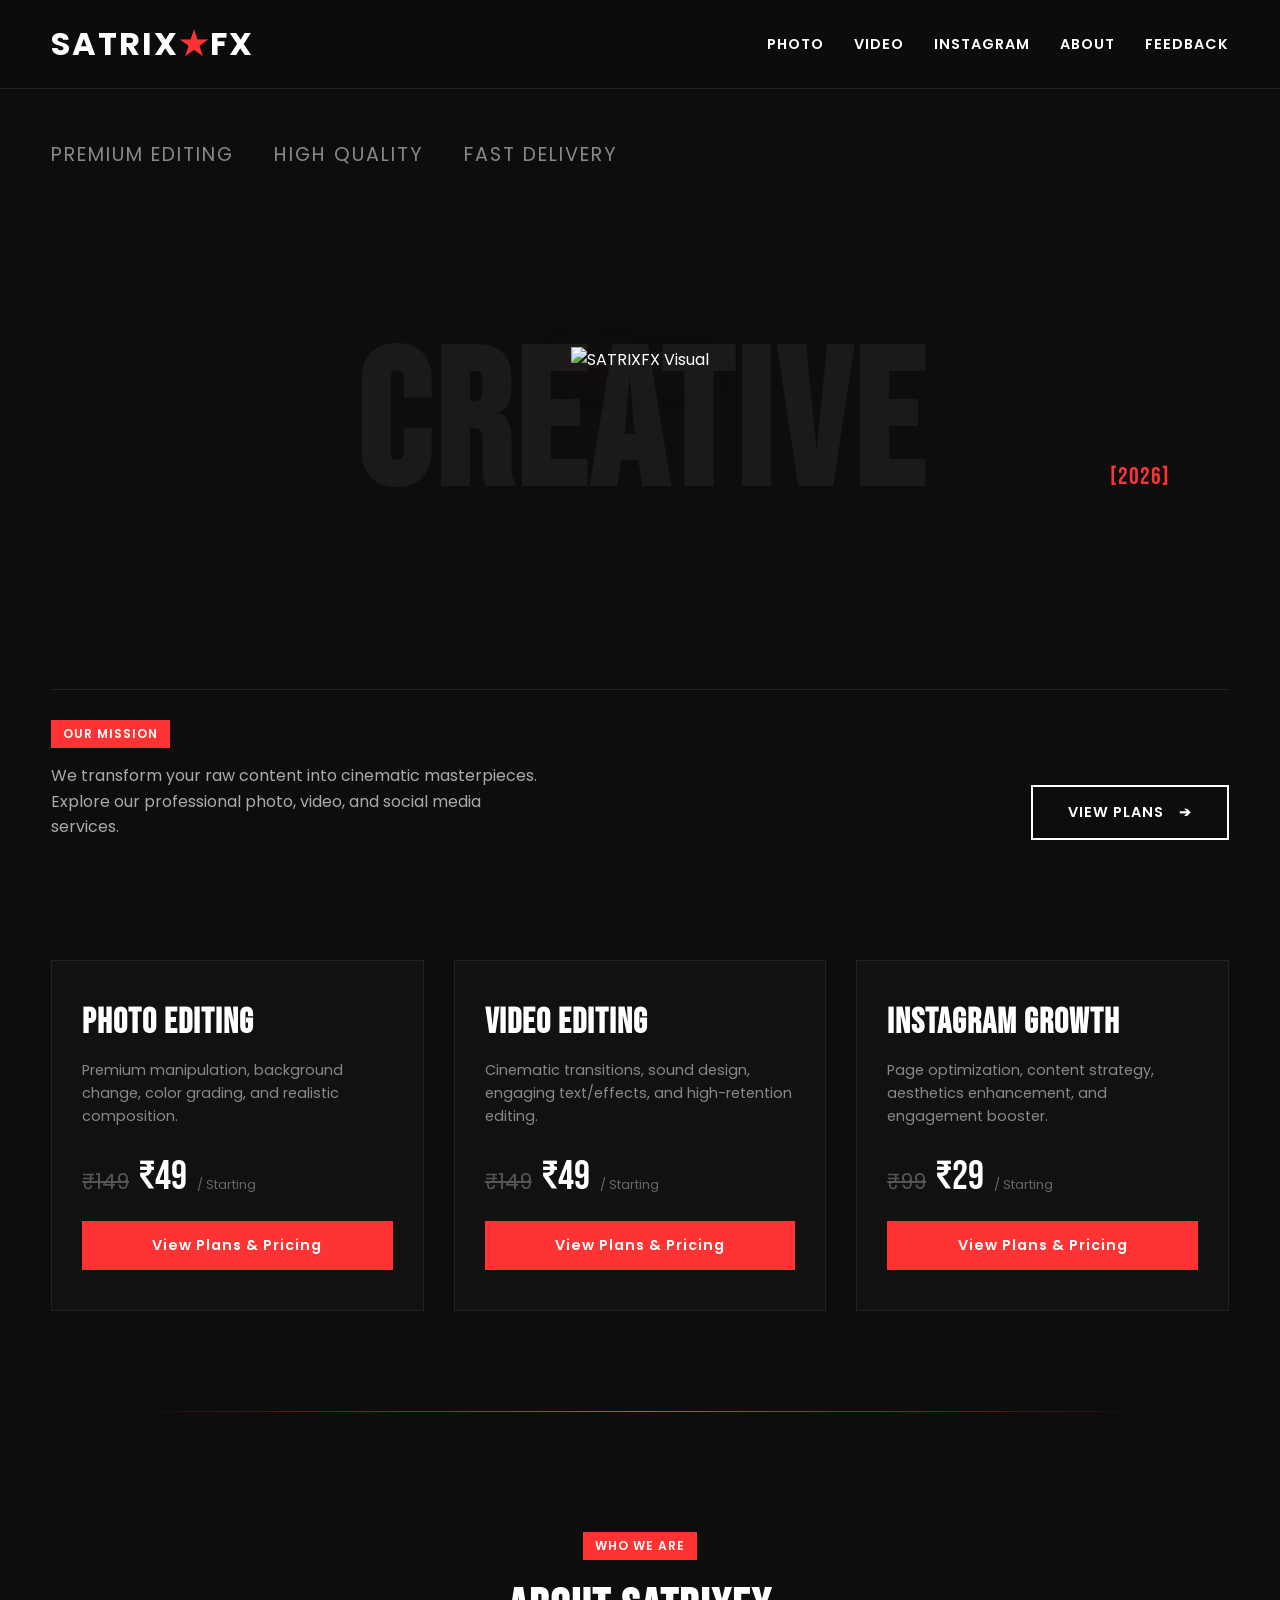
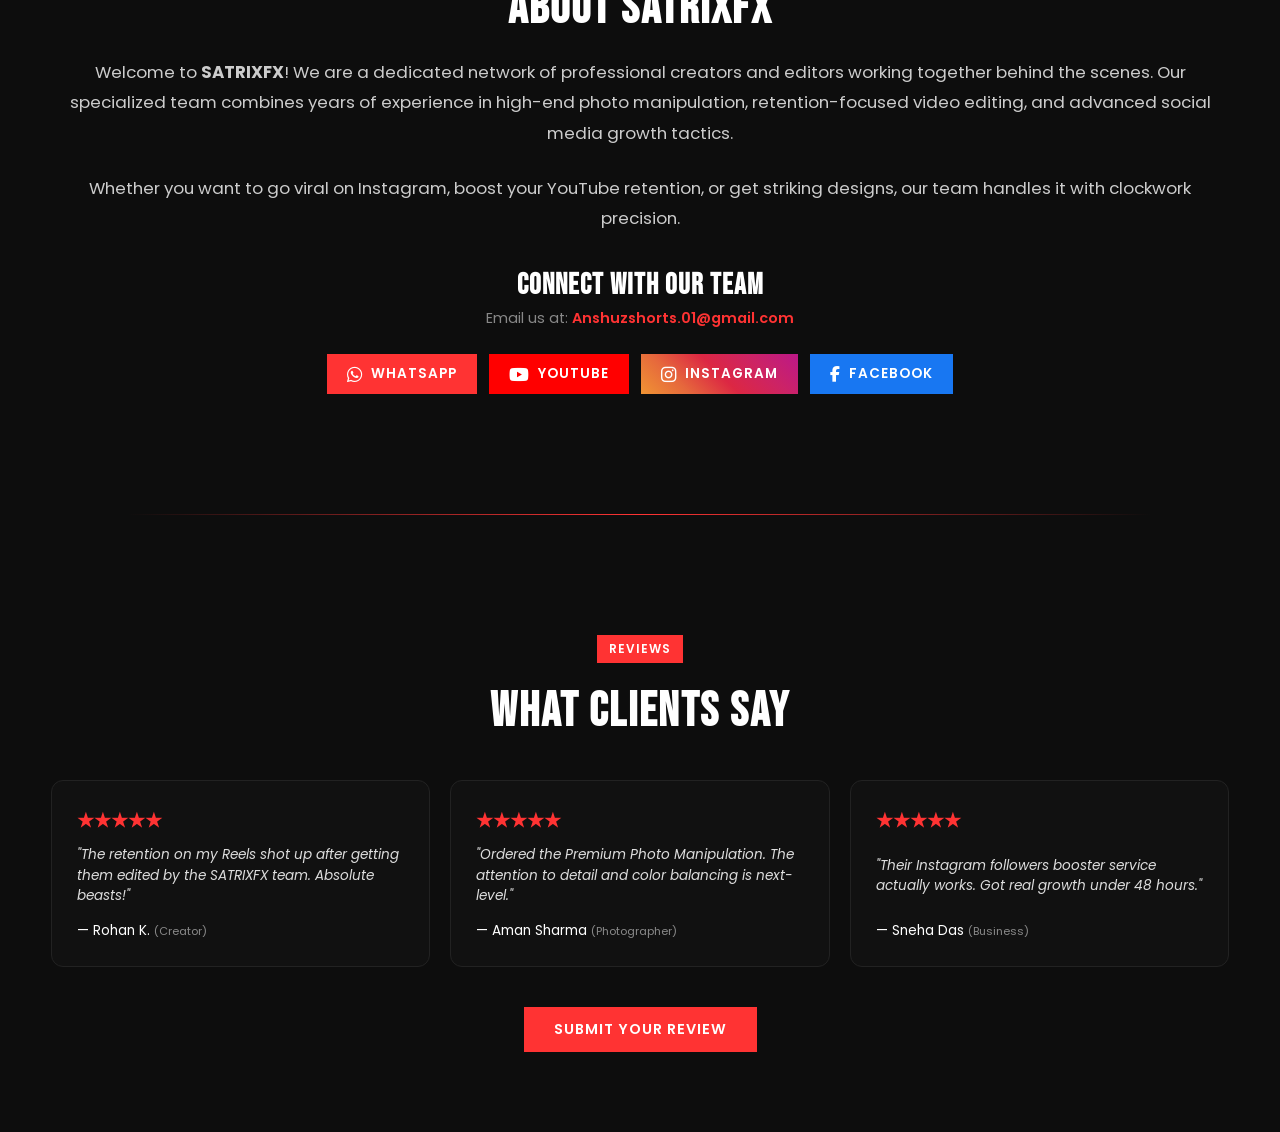
==== index.html @ 1a380a92 "Add files via upload" ====
<!DOCTYPE html>
<html lang="en">
<head>
    <meta charset="UTF-8">
    <meta name="viewport" content="width=device-width, initial-scale=1.0">
    <title>SATRIXFX - Creative Agency</title>
    <link rel="stylesheet" href="style.css">
    <link href="https://fonts.googleapis.com/css2?family=Bebas+Neue&family=Poppins:wght@300;400;600&display=swap" rel="stylesheet">
    <link rel="stylesheet" href="https://cdnjs.cloudflare.com/ajax/libs/font-awesome/6.4.0/css/all.min.css">
    <style>
        html {
            scroll-behavior: smooth;
        }
    </style>
</head>
<body>

    <header class="navbar">
        <div class="logo"><a href="index.html" style="color:inherit; text-decoration:none;">SATRIX<span>★</span>FX</a></div>
        
        <div class="menu-toggle" id="mobile-menu">
            <span></span>
            <span></span>
            <span></span>
        </div>

        <nav class="nav-links" id="nav-menu">
            <a href="photo.html">PHOTO</a>
            <a href="video.html">VIDEO</a>
            <a href="instagram.html">INSTAGRAM</a>
            <a href="#home-about" class="scroll-link">ABOUT</a>
            <a href="#home-feedback" class="scroll-link">FEEDBACK</a>
        </nav>
    </header>

    <main class="hero-container">
        <div class="cast-bar">
            <span>PREMIUM EDITING</span>
            <span>HIGH QUALITY</span>
            <span>FAST DELIVERY</span>
        </div>

        <div class="main-visual">
            <h1 class="bg-title">CREATIVE</h1>
            <img src="Picsart_26-05-30_20-10-36-364.png" alt="SATRIXFX Visual" class="character-img">
            <span class="year-badge">[2026]</span>
        </div>

        <section class="info-panel">
            <div class="panel-left">
                <div class="brand-badge">OUR MISSION</div>
                <p class="description">We transform your raw content into cinematic masterpieces. Explore our professional photo, video, and social media services.</p>
            </div>
            <div class="panel-right">
                <a href="#all-services" class="cta-btn">VIEW PLANS <span>➔</span></a>
            </div>
        </section>
    </main>

    <section class="services-container" id="all-services">
        <div class="service-card">
            <h2 class="service-title">PHOTO EDITING</h2>
            <p class="service-desc">Premium manipulation, background change, color grading, and realistic composition.</p>
            <div class="price-tag"><span class="old-price">₹149</span> ₹49<span class="per-service"> / Starting</span></div>
            <a href="photo.html" class="whatsapp-btn">View Plans & Pricing</a>
        </div>

        <div class="service-card">
            <h2 class="service-title">VIDEO EDITING</h2>
            <p class="service-desc">Cinematic transitions, sound design, engaging text/effects, and high-retention editing.</p>
            <div class="price-tag"><span class="old-price">₹149</span> ₹49<span class="per-service"> / Starting</span></div>
            <a href="video.html" class="whatsapp-btn">View Plans & Pricing</a>
        </div>

        <div class="service-card">
            <h2 class="service-title">INSTAGRAM GROWTH</h2>
            <p class="service-desc">Page optimization, content strategy, aesthetics enhancement, and engagement booster.</p>
            <div class="price-tag"><span class="old-price">₹99</span> ₹29<span class="per-service"> / Starting</span></div>
            <a href="instagram.html" class="whatsapp-btn">View Plans & Pricing</a>
        </div>
    </section>

    <hr style="border: 0; height: 1px; background: linear-gradient(to right, transparent, #ff3333, transparent); margin: 40px auto; max-width: 80%;" />

    <section class="home-section-scroll" id="home-about" style="text-align: center;">
        <div class="brand-badge" style="margin-bottom: 20px;">WHO WE ARE</div>
        <h2 style="font-family: 'Bebas Neue', sans-serif; font-size: 3rem; letter-spacing: 2px; margin-bottom: 20px;">ABOUT SATRIXFX</h2>
        
        <p style="font-size: 1.05rem; line-height: 1.8; color: #ccc; margin-bottom: 25px;">
            Welcome to <strong>SATRIXFX</strong>! We are a dedicated network of professional creators and editors working together behind the scenes. Our specialized team combines years of experience in high-end photo manipulation, retention-focused video editing, and advanced social media growth tactics.
        </p>
        <p style="font-size: 1.05rem; line-height: 1.8; color: #ccc; margin-bottom: 35px;">
            Whether you want to go viral on Instagram, boost your YouTube retention, or get striking designs, our team handles it with clockwork precision.
        </p>

        <h4 style="font-family: 'Bebas Neue', sans-serif; font-size: 1.8rem; letter-spacing: 1px; color: #fff; margin-bottom: 5px;">CONNECT WITH OUR TEAM</h4>
        <p style="color: #888; font-size: 0.9rem; margin-bottom: 25px;">Email us at: <a href="mailto:Anshuzshorts.01@gmail.com" style="color: #ff3333; text-decoration: none; font-weight: 600;">Anshuzshorts.01@gmail.com</a></p>

        <div style="display: flex; justify-content: center; align-items: center; gap: 12px; flex-wrap: wrap; margin-top: 20px;">
            <a href="https://wa.me/917061116240" target="_blank" class="whatsapp-btn" style="padding: 10px 20px; font-size: 0.85rem; display: inline-flex; align-items: center; gap: 8px;">
                <i class="fa-brands fa-whatsapp" style="font-size: 1.1rem;"></i> WHATSAPP
            </a>
            <a href="https://youtube.com/@satrixfx?si=AI3D6oIpqXQX8vYL" target="_blank" class="whatsapp-btn" style="padding: 10px 20px; font-size: 0.85rem; background: #ff0000; display: inline-flex; align-items: center; gap: 8px;">
                <i class="fa-brands fa-youtube" style="font-size: 1.1rem;"></i> YOUTUBE
            </a>
            <a href="https://www.instagram.com/satrixfx?igsh=cHRncHo0bWh2MG1n" target="_blank" class="whatsapp-btn" style="padding: 10px 20px; font-size: 0.85rem; background: linear-gradient(45deg, #f09433, #e6683c, #dc2743, #cc2366, #bc1888); display: inline-flex; align-items: center; gap: 8px;">
                <i class="fa-brands fa-instagram" style="font-size: 1.1rem;"></i> INSTAGRAM
            </a>
            <a href="https://www.facebook.com/share/1CraJXpLmk/" target="_blank" class="whatsapp-btn" style="padding: 10px 20px; font-size: 0.85rem; background: #1877f2; display: inline-flex; align-items: center; gap: 8px;">
                <i class="fa-brands fa-facebook-f" style="font-size: 1rem;"></i> FACEBOOK
            </a>
        </div>
    </section>

    <hr style="border: 0; height: 1px; background: linear-gradient(to right, transparent, #ff3333, transparent); margin: 40px auto; max-width: 80%;" />

    <section class="home-section-scroll" id="home-feedback">
        <div style="text-align: center; margin-bottom: 40px;">
            <div class="brand-badge" style="margin-bottom: 20px;">REVIEWS</div>
            <h2 style="font-family: 'Bebas Neue', sans-serif; font-size: 3rem; letter-spacing: 2px;"> WHAT CLIENTS SAY</h2>
        </div>

        <div style="display: grid; grid-template-columns: repeat(auto-fit, minmax(280px, 1fr)); gap: 20px;">
            <div class="service-card" style="padding: 25px; border-radius: 12px;">
                <h3 style="color: #ff3333; margin-bottom: 10px;">★★★★★</h3>
                <p style="font-style: italic; color: #ddd; font-size: 0.85rem; line-height: 1.5; margin-bottom: 15px;">"The retention on my Reels shot up after getting them edited by the SATRIXFX team. Absolute beasts!"</p>
                <div style="font-size: 0.85rem; color: #fff;">— Rohan K. <span style="font-size: 0.7rem; color: #888;">(Creator)</span></div>
            </div>

            <div class="service-card" style="padding: 25px; border-radius: 12px;">
                <h3 style="color: #ff3333; margin-bottom: 10px;">★★★★★</h3>
                <p style="font-style: italic; color: #ddd; font-size: 0.85rem; line-height: 1.5; margin-bottom: 15px;">"Ordered the Premium Photo Manipulation. The attention to detail and color balancing is next-level."</p>
                <div style="font-size: 0.85rem; color: #fff;">— Aman Sharma <span style="font-size: 0.7rem; color: #888;">(Photographer)</span></div>
            </div>

            <div class="service-card" style="padding: 25px; border-radius: 12px;">
                <h3 style="color: #ff3333; margin-bottom: 10px;">★★★★★</h3>
                <p style="font-style: italic; color: #ddd; font-size: 0.85rem; line-height: 1.5; margin-bottom: 15px;">"Their Instagram followers booster service actually works. Got real growth under 48 hours."</p>
                <div style="font-size: 0.85rem; color: #fff;">— Sneha Das <span style="font-size: 0.7rem; color: #888;">(Business)</span></div>
            </div>
        </div>

        <div style="text-align: center; margin-top: 40px;">
            <a href="https://wa.me/917061116240?text=Hi, I want to give a feedback about your service:" target="_blank" class="whatsapp-btn" style="display: inline-block; padding: 12px 30px;">SUBMIT YOUR REVIEW</a>
        </div>
    </section>

    <script>
        const mobileMenu = document.getElementById('mobile-menu');
        const navMenu = document.getElementById('nav-menu');
        const scrollLinks = document.querySelectorAll('.scroll-link');

        mobileMenu.addEventListener('click', () => {
            navMenu.classList.toggle('active');
        });

        scrollLinks.forEach(link => {
            link.addEventListener('click', () => {
                navMenu.classList.remove('active');
            });
        });
    </script>

</body>
</html>
---- style.css ----
/* ==========================================
   SATRIXFX OFFICIAL PREMIUM STYLESHEET [2026]
   ========================================== */

* {
    margin: 0;
    padding: 0;
    box-sizing: border-box;
    font-family: 'Poppins', sans-serif;
}

body {
    background-color: #0d0d0d;
    color: #ffffff;
    overflow-x: hidden;
}

/* --- NAVIGATION BAR --- */
.navbar {
    display: flex;
    justify-content: space-between;
    align-items: center;
    padding: 20px 4%;
    background-color: rgba(13, 13, 13, 0.95);
    position: fixed;
    top: 0;
    width: 100%;
    z-index: 1000;
    border-bottom: 1px solid #222;
}

.logo {
    font-family: 'Bebas Neue', sans-serif;
    font-size: 2rem;
    letter-spacing: 2px;
    font-weight: bold;
}

.logo span {
    color: #ff3333;
}

.nav-links {
    display: flex;
    gap: 30px;
}

.nav-links a {
    color: #ffffff;
    text-decoration: none;
    font-weight: 600;
    font-size: 0.9rem;
    letter-spacing: 1px;
    transition: color 0.3s ease;
}

.nav-links a:hover {
    color: #ff3333;
}

/* --- MOBILE MENU TOGGLE --- */
.menu-toggle {
    display: none;
    flex-direction: column;
    gap: 5px;
    cursor: pointer;
}

.menu-toggle span {
    width: 25px;
    height: 3px;
    background-color: #fff;
    transition: 0.3s;
}

/* --- HERO CONTAINER --- */
.hero-container {
    padding: 140px 4% 60px 4%;
    min-height: 100vh;
    display: flex;
    flex-direction: column;
    justify-content: space-between;
}

.cast-bar {
    display: flex;
    gap: 40px;
    font-family: 'Bebas Neue', sans-serif;
    font-size: 1.2rem;
    color: #888;
    letter-spacing: 2px;
}

.main-visual {
    position: relative;
    display: flex;
    justify-content: center;
    align-items: center;
    margin: 40px 0;
}

.bg-title {
    font-family: 'Bebas Neue', sans-serif;
    font-size: 15vw;
    line-height: 0.8;
    color: #1a1a1a;
    user-select: none;
    letter-spacing: 4px;
}

.character-img {
    position: absolute;
    height: 110%;
    max-height: 450px;
    object-fit: contain;
    bottom: -10px;
    filter: drop-shadow(0 10px 20px rgba(255, 51, 51, 0.2));
}

.year-badge {
    position: absolute;
    right: 5%;
    bottom: 10%;
    font-family: 'Bebas Neue', sans-serif;
    color: #ff3333;
    font-size: 1.5rem;
    letter-spacing: 1px;
}

/* --- INFO PANEL --- */
.info-panel {
    display: flex;
    justify-content: space-between;
    align-items: flex-end;
    border-top: 1px solid #222;
    padding-top: 30px;
    gap: 40px;
}

.brand-badge {
    background: #ff3333;
    color: #fff;
    padding: 5px 12px;
    font-size: 0.75rem;
    font-weight: 600;
    letter-spacing: 1px;
    display: inline-block;
    margin-bottom: 15px;
}

.description {
    font-size: 1rem;
    color: #aaa;
    max-width: 500px;
    line-height: 1.6;
}

.cta-btn {
    background: transparent;
    color: #fff;
    border: 2px solid #fff;
    padding: 15px 35px;
    font-size: 0.9rem;
    font-weight: 600;
    text-decoration: none;
    letter-spacing: 1px;
    display: inline-flex;
    align-items: center;
    gap: 15px;
    transition: 0.3s ease;
}

.cta-btn:hover {
    background: #fff;
    color: #000;
}

/* --- SERVICES SECTION --- */
.services-container {
    padding: 60px 4%;
    display: grid;
    grid-template-columns: repeat(auto-fit, minmax(300px, 1fr));
    gap: 30px;
}

.service-card {
    background: #111;
    border: 1px solid #222;
    padding: 40px 30px;
    display: flex;
    flex-direction: column;
    justify-content: space-between;
    transition: transform 0.3s, border-color 0.3s;
}

.service-card:hover {
    transform: translateY(-5px);
    border-color: #ff3333;
}

.service-title {
    font-family: 'Bebas Neue', sans-serif;
    font-size: 2.2rem;
    letter-spacing: 1px;
    margin-bottom: 15px;
}

.service-desc {
    color: #888;
    font-size: 0.9rem;
    line-height: 1.6;
    margin-bottom: 25px;
}

.price-tag {
    font-family: 'Bebas Neue', sans-serif;
    font-size: 2.5rem;
    color: #fff;
    margin-bottom: 20px;
    display: flex;
    align-items: baseline;
    gap: 10px;
}

.old-price {
    font-size: 1.3rem;
    color: #555;
    text-decoration: line-through;
}

.per-service {
    font-family: 'Poppins', sans-serif;
    font-size: 0.8rem;
    color: #666;
}

.whatsapp-btn {
    background: #ff3333;
    color: #fff;
    text-align: center;
    padding: 14px;
    text-decoration: none;
    font-weight: 600;
    font-size: 0.9rem;
    letter-spacing: 1px;
    transition: background 0.3s;
}

.whatsapp-btn:hover {
    background: #cc0000;
}

/* --- SECTIONS ON HOME --- */
.home-section-scroll {
    padding: 80px 4%;
}

/* --- RESPONSIVE DESIGN (MOBILE & TABLET) --- */
@media (max-width: 900px) {
    .nav-links {
        display: none;
        flex-direction: column;
        position: absolute;
        top: 100%;
        left: 0;
        width: 100%;
        background: #0d0d0d;
        padding: 20px;
        border-bottom: 1px solid #222;
        gap: 20px;
    }

    .nav-links.active {
        display: flex;
    }

    .menu-toggle {
        display: flex;
    }

    .info-panel {
        flex-direction: column;
        align-items: flex-start;
        gap: 25px;
    }

    .cta-btn {
        width: 100%;
        justify-content: center;
    }
}

@media (max-width: 600px) {
    .cast-bar {
        gap: 20px;
        font-size: 0.9rem;
    }

    .bg-title {
        font-size: 22vw;
    }

    .character-img {
        max-height: 300px;
    }
}
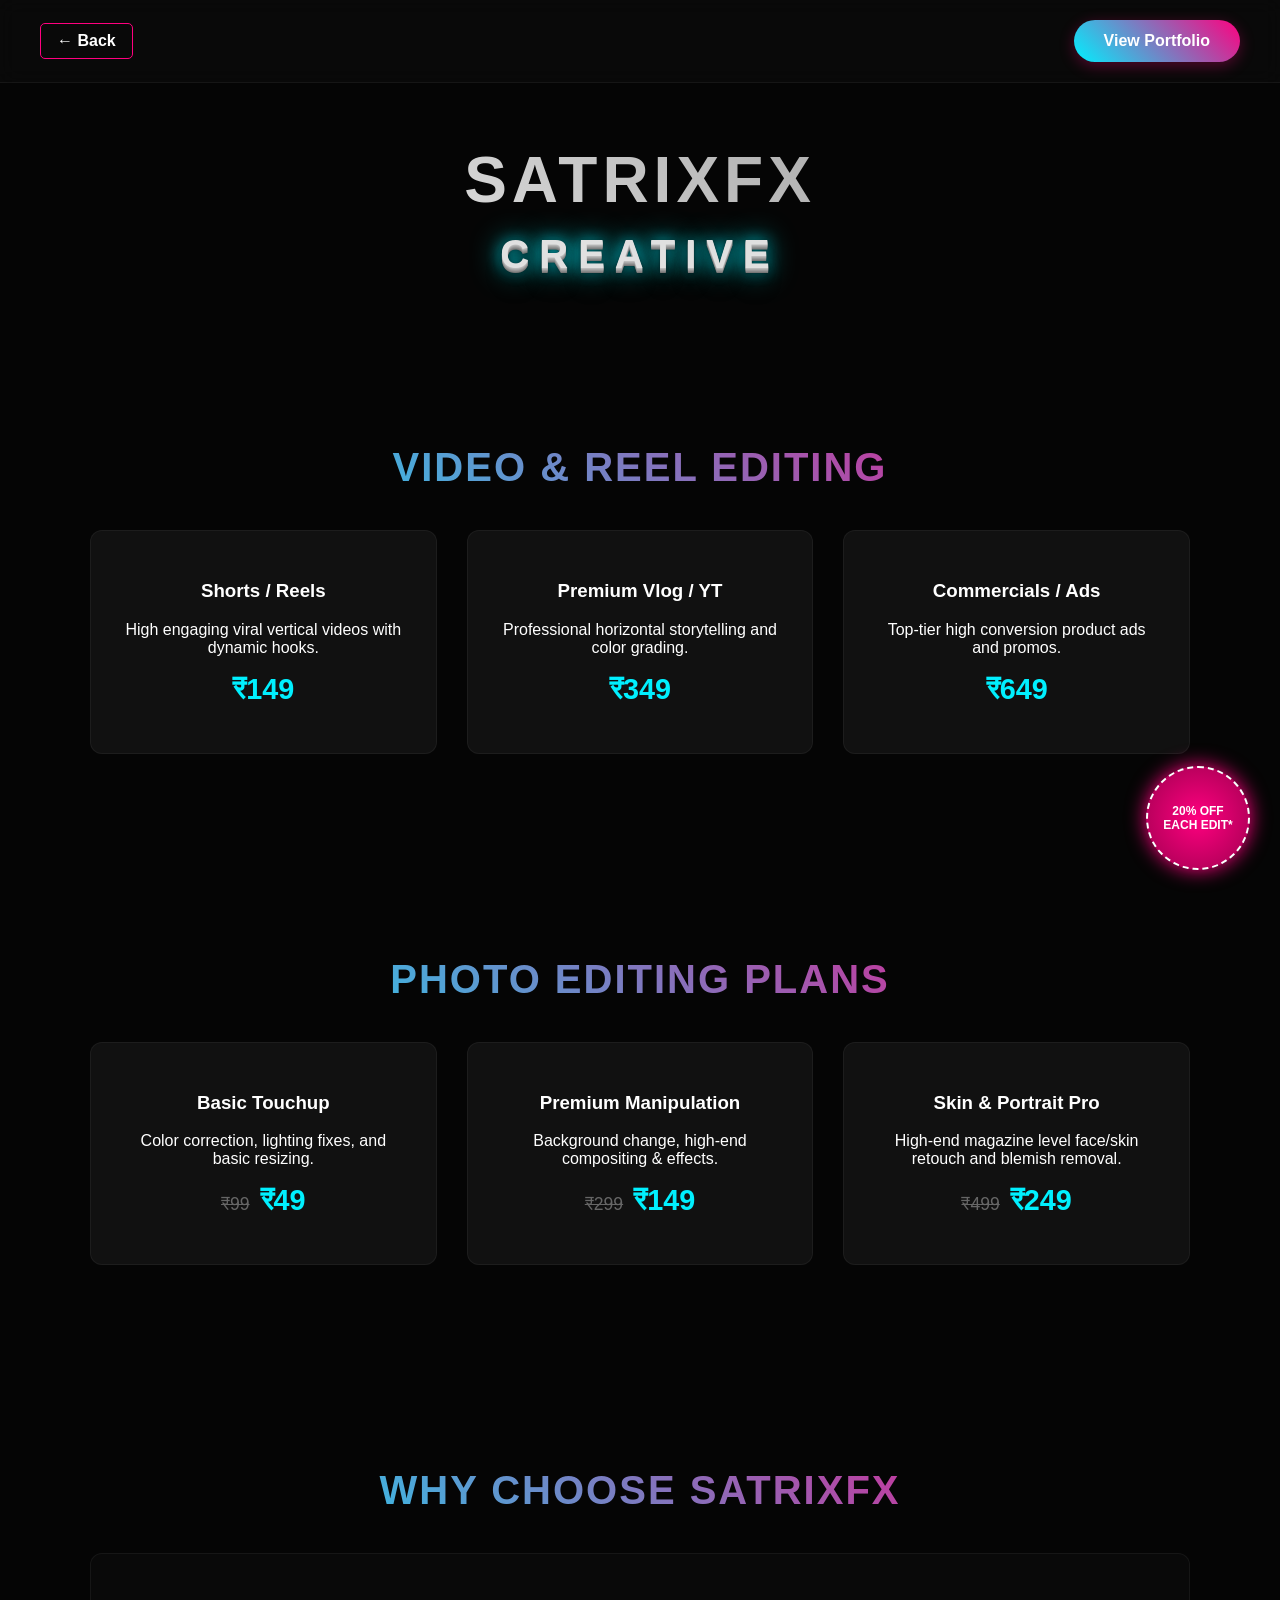
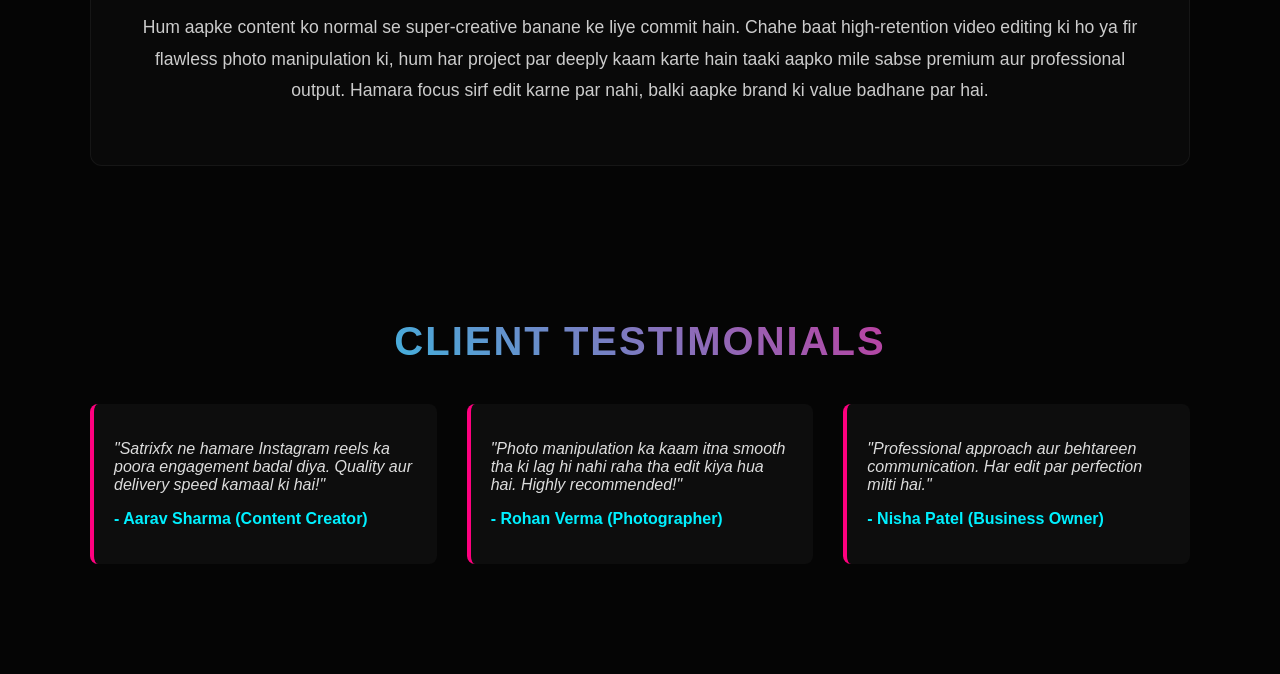
==== commit 7c3db73f: "Refactor index.html for improved structure and styling" ====
--- a/index.html
+++ b/index.html
@@ -1,165 +1,314 @@
 <!DOCTYPE html>
-<html lang="en">
+<html lang="hi">
 <head>
     <meta charset="UTF-8">
     <meta name="viewport" content="width=device-width, initial-scale=1.0">
-    <title>SATRIXFX - Creative Agency</title>
-    <link rel="stylesheet" href="style.css">
-    <link href="https://fonts.googleapis.com/css2?family=Bebas+Neue&family=Poppins:wght@300;400;600&display=swap" rel="stylesheet">
-    <link rel="stylesheet" href="https://cdnjs.cloudflare.com/ajax/libs/font-awesome/6.4.0/css/all.min.css">
+    <title>Satrixfx - Professional Editing Services</title>
     <style>
-        html {
-            scroll-behavior: smooth;
+        :root {
+            --bg-color: #050505;
+            --text-color: #ffffff;
+            --accent-neon: #00f0ff;
+            --accent-pink: #ff007f;
+        }
+
+        body {
+            margin: 0;
+            background-color: var(--bg-color);
+            color: var(--text-color);
+            font-family: 'Segoe UI', Tahoma, Geneva, Verdana, sans-serif;
+            overflow-x: hidden;
+        }
+
+        /* Header Style */
+        header {
+            display: flex;
+            align-items: center;
+            justify-content: space-between;
+            padding: 20px 40px;
+            background: rgba(255, 255, 255, 0.02);
+            backdrop-filter: blur(10px);
+            border-bottom: 1px solid rgba(255,255,255,0.05);
+        }
+
+        .back-btn {
+            background: transparent;
+            color: var(--text-color);
+            border: 1px solid var(--accent-pink);
+            padding: 8px 16px;
+            border-radius: 5px;
+            cursor: pointer;
+            text-decoration: none;
+            font-weight: bold;
+            transition: 0.3s;
+        }
+
+        .back-btn:hover {
+            background: var(--accent-pink);
+            box-shadow: 0 0 15px var(--accent-pink);
+            color: #000;
+        }
+
+        /* Hero / Branding Section */
+        .branding-container {
+            text-align: center;
+            padding: 60px 20px;
+        }
+
+        .brand-name {
+            font-size: 4rem;
+            font-weight: 900;
+            letter-spacing: 5px;
+            margin: 0;
+            text-transform: uppercase;
+            background: linear-gradient(45deg, #fff, #888);
+            -webkit-background-clip: text;
+            -webkit-text-fill-color: transparent;
+        }
+
+        /* 3D Metallic Neon Style Text (Old PNG Logo replaced) */
+        .logo-3d-replacement {
+            font-size: 2.5rem;
+            font-weight: bold;
+            margin: 15px auto;
+            text-transform: uppercase;
+            letter-spacing: 10px;
+            color: #e0e0e0;
+            text-shadow: 
+                0 1px 0 #bbb,
+                0 2px 0 #aaa,
+                0 3px 0 #999,
+                0 4px 0 #888,
+                0 5px 0 #777,
+                0 6px 1px rgba(0,0,0,.1),
+                0 0 5px rgba(0,0,0,.1),
+                0 1px 3px rgba(0,0,0,.3),
+                0 3px 5px rgba(0,0,0,.2),
+                0 5px 10px rgba(0,0,0,.25),
+                0 10px 10px rgba(0,0,0,.2),
+                0 20px 20px rgba(0,0,0,.15),
+                0 2px 15px var(--accent-neon),
+                0 2px 30px var(--accent-neon);
+            animation: float 3s ease-in-out infinite;
+        }
+
+        @keyframes float {
+            0%, 100% { transform: translateY(0); }
+            50% { transform: translateY(-10px); }
+        }
+
+        /* Sections General Styling */
+        section {
+            padding: 60px 40px;
+            max-width: 1100px;
+            margin: 0 auto;
+        }
+
+        h2 {
+            text-align: center;
+            font-size: 2.5rem;
+            margin-bottom: 40px;
+            text-transform: uppercase;
+            background: linear-gradient(45deg, var(--accent-neon), var(--accent-pink));
+            -webkit-background-clip: text;
+            -webkit-text-fill-color: transparent;
+            letter-spacing: 2px;
+        }
+
+        .grid {
+            display: grid;
+            grid-template-columns: repeat(auto-fit, minmax(280px, 1fr));
+            gap: 30px;
+            margin-bottom: 50px;
+        }
+
+        .card {
+            background: #111;
+            padding: 30px;
+            border-radius: 12px;
+            text-align: center;
+            border: 1px solid rgba(255,255,255,0.05);
+            transition: transform 0.3s, border-color 0.3s;
+        }
+
+        .card:hover {
+            transform: translateY(-5px);
+            border-color: var(--accent-neon);
+        }
+
+        /* Pricing Styling */
+        .old-price {
+            text-decoration: line-through;
+            color: #666;
+            font-size: 1.1rem;
+            margin-right: 10px;
+        }
+
+        .current-price {
+            font-size: 1.8rem;
+            color: var(--accent-neon);
+            font-weight: bold;
+        }
+
+        /* 360 Degree Continuous Rotating Offer Badge */
+        .rotating-offer-badge {
+            position: fixed;
+            bottom: 30px;
+            right: 30px;
+            width: 100px;
+            height: 100px;
+            background: radial-gradient(circle, var(--accent-pink), #a00050);
+            border-radius: 50%;
+            display: flex;
+            align-items: center;
+            justify-content: center;
+            text-align: center;
+            font-size: 0.75rem;
+            font-weight: bold;
+            color: white;
+            box-shadow: 0 0 20px var(--accent-pink);
+            z-index: 9999;
+            animation: rotate360 10s linear infinite;
+            border: 2px dashed #fff;
+        }
+
+        @keyframes rotate360 {
+            from { transform: rotate(0deg); }
+            to { transform: rotate(360deg); }
+        }
+
+        .portfolio-link-btn {
+            display: inline-block;
+            padding: 12px 30px;
+            background: linear-gradient(45deg, var(--accent-neon), var(--accent-pink));
+            color: #fff;
+            text-decoration: none;
+            font-weight: bold;
+            border-radius: 25px;
+            box-shadow: 0 4px 15px rgba(255,0,127,0.3);
+            transition: 0.3s;
+        }
+
+        .portfolio-link-btn:hover {
+            transform: scale(1.05);
+            box-shadow: 0 4px 25px rgba(0, 240, 255, 0.5);
+        }
+
+        /* About Us Section Style */
+        .about-box {
+            background: rgba(255, 255, 255, 0.02);
+            border: 1px solid rgba(255,255,255,0.05);
+            padding: 40px;
+            border-radius: 12px;
+            text-align: center;
+            line-height: 1.8;
+            font-size: 1.1rem;
+            color: #ccc;
+        }
+
+        /* Reviews / Testimonials Section Style */
+        .review-card {
+            background: #0d0d0d;
+            border-left: 4px solid var(--accent-pink);
+            padding: 20px;
+            border-radius: 8px;
+            text-align: left;
+        }
+
+        .review-text {
+            font-style: italic;
+            color: #ddd;
+            margin-bottom: 15px;
+        }
+
+        .client-name {
+            font-weight: bold;
+            color: var(--accent-neon);
         }
     </style>
 </head>
 <body>
 
-    <header class="navbar">
-        <div class="logo"><a href="index.html" style="color:inherit; text-decoration:none;">SATRIX<span>★</span>FX</a></div>
-        
-        <div class="menu-toggle" id="mobile-menu">
-            <span></span>
-            <span></span>
-            <span></span>
-        </div>
-
-        <nav class="nav-links" id="nav-menu">
-            <a href="photo.html">PHOTO</a>
-            <a href="video.html">VIDEO</a>
-            <a href="instagram.html">INSTAGRAM</a>
-            <a href="#home-about" class="scroll-link">ABOUT</a>
-            <a href="#home-feedback" class="scroll-link">FEEDBACK</a>
-        </nav>
+    <header>
+        <a href="#" class="back-btn" onclick="history.back(); return false;">← Back</a>
+        <a href="portfolio.html" class="portfolio-link-btn">View Portfolio</a>
     </header>
 
-    <main class="hero-container">
-        <div class="cast-bar">
-            <span>PREMIUM EDITING</span>
-            <span>HIGH QUALITY</span>
-            <span>FAST DELIVERY</span>
-        </div>
-
-        <div class="main-visual">
-            <h1 class="bg-title">CREATIVE</h1>
-            <img src="Picsart_26-05-30_20-10-36-364.png" alt="SATRIXFX Visual" class="character-img">
-            <span class="year-badge">[2026]</span>
-        </div>
-
-        <section class="info-panel">
-            <div class="panel-left">
-                <div class="brand-badge">OUR MISSION</div>
-                <p class="description">We transform your raw content into cinematic masterpieces. Explore our professional photo, video, and social media services.</p>
-            </div>
-            <div class="panel-right">
-                <a href="#all-services" class="cta-btn">VIEW PLANS <span>➔</span></a>
-            </div>
-        </section>
-    </main>
-
-    <section class="services-container" id="all-services">
-        <div class="service-card">
-            <h2 class="service-title">PHOTO EDITING</h2>
-            <p class="service-desc">Premium manipulation, background change, color grading, and realistic composition.</p>
-            <div class="price-tag"><span class="old-price">₹149</span> ₹49<span class="per-service"> / Starting</span></div>
-            <a href="photo.html" class="whatsapp-btn">View Plans & Pricing</a>
-        </div>
-
-        <div class="service-card">
-            <h2 class="service-title">VIDEO EDITING</h2>
-            <p class="service-desc">Cinematic transitions, sound design, engaging text/effects, and high-retention editing.</p>
-            <div class="price-tag"><span class="old-price">₹149</span> ₹49<span class="per-service"> / Starting</span></div>
-            <a href="video.html" class="whatsapp-btn">View Plans & Pricing</a>
-        </div>
-
-        <div class="service-card">
-            <h2 class="service-title">INSTAGRAM GROWTH</h2>
-            <p class="service-desc">Page optimization, content strategy, aesthetics enhancement, and engagement booster.</p>
-            <div class="price-tag"><span class="old-price">₹99</span> ₹29<span class="per-service"> / Starting</span></div>
-            <a href="instagram.html" class="whatsapp-btn">View Plans & Pricing</a>
+    <div class="rotating-offer-badge">
+        20% OFF<br>EACH EDIT*
+    </div>
+
+    <div class="branding-container">
+        <h1 class="brand-name">Satrixfx</h1>
+        <div class="logo-3d-replacement">CREATIVE</div>
+    </div>
+
+    <section>
+        <h2>Video & Reel Editing</h2>
+        <div class="grid">
+            <div class="card">
+                <h3>Shorts / Reels</h3>
+                <p>High engaging viral vertical videos with dynamic hooks.</p>
+                <p><span class="current-price">₹149</span></p>
+            </div>
+            <div class="card">
+                <h3>Premium Vlog / YT</h3>
+                <p>Professional horizontal storytelling and color grading.</p>
+                <p><span class="current-price">₹349</span></p>
+            </div>
+            <div class="card">
+                <h3>Commercials / Ads</h3>
+                <p>Top-tier high conversion product ads and promos.</p>
+                <p><span class="current-price">₹649</span></p>
+            </div>
         </div>
     </section>
 
-    <hr style="border: 0; height: 1px; background: linear-gradient(to right, transparent, #ff3333, transparent); margin: 40px auto; max-width: 80%;" />
-
-    <section class="home-section-scroll" id="home-about" style="text-align: center;">
-        <div class="brand-badge" style="margin-bottom: 20px;">WHO WE ARE</div>
-        <h2 style="font-family: 'Bebas Neue', sans-serif; font-size: 3rem; letter-spacing: 2px; margin-bottom: 20px;">ABOUT SATRIXFX</h2>
-        
-        <p style="font-size: 1.05rem; line-height: 1.8; color: #ccc; margin-bottom: 25px;">
-            Welcome to <strong>SATRIXFX</strong>! We are a dedicated network of professional creators and editors working together behind the scenes. Our specialized team combines years of experience in high-end photo manipulation, retention-focused video editing, and advanced social media growth tactics.
-        </p>
-        <p style="font-size: 1.05rem; line-height: 1.8; color: #ccc; margin-bottom: 35px;">
-            Whether you want to go viral on Instagram, boost your YouTube retention, or get striking designs, our team handles it with clockwork precision.
-        </p>
-
-        <h4 style="font-family: 'Bebas Neue', sans-serif; font-size: 1.8rem; letter-spacing: 1px; color: #fff; margin-bottom: 5px;">CONNECT WITH OUR TEAM</h4>
-        <p style="color: #888; font-size: 0.9rem; margin-bottom: 25px;">Email us at: <a href="mailto:Anshuzshorts.01@gmail.com" style="color: #ff3333; text-decoration: none; font-weight: 600;">Anshuzshorts.01@gmail.com</a></p>
-
-        <div style="display: flex; justify-content: center; align-items: center; gap: 12px; flex-wrap: wrap; margin-top: 20px;">
-            <a href="https://wa.me/917061116240" target="_blank" class="whatsapp-btn" style="padding: 10px 20px; font-size: 0.85rem; display: inline-flex; align-items: center; gap: 8px;">
-                <i class="fa-brands fa-whatsapp" style="font-size: 1.1rem;"></i> WHATSAPP
-            </a>
-            <a href="https://youtube.com/@satrixfx?si=AI3D6oIpqXQX8vYL" target="_blank" class="whatsapp-btn" style="padding: 10px 20px; font-size: 0.85rem; background: #ff0000; display: inline-flex; align-items: center; gap: 8px;">
-                <i class="fa-brands fa-youtube" style="font-size: 1.1rem;"></i> YOUTUBE
-            </a>
-            <a href="https://www.instagram.com/satrixfx?igsh=cHRncHo0bWh2MG1n" target="_blank" class="whatsapp-btn" style="padding: 10px 20px; font-size: 0.85rem; background: linear-gradient(45deg, #f09433, #e6683c, #dc2743, #cc2366, #bc1888); display: inline-flex; align-items: center; gap: 8px;">
-                <i class="fa-brands fa-instagram" style="font-size: 1.1rem;"></i> INSTAGRAM
-            </a>
-            <a href="https://www.facebook.com/share/1CraJXpLmk/" target="_blank" class="whatsapp-btn" style="padding: 10px 20px; font-size: 0.85rem; background: #1877f2; display: inline-flex; align-items: center; gap: 8px;">
-                <i class="fa-brands fa-facebook-f" style="font-size: 1rem;"></i> FACEBOOK
-            </a>
+    <section>
+        <h2>Photo Editing Plans</h2>
+        <div class="grid">
+            <div class="card">
+                <h3>Basic Touchup</h3>
+                <p>Color correction, lighting fixes, and basic resizing.</p>
+                <p><span class="old-price">₹99</span><span class="current-price">₹49</span></p>
+            </div>
+            <div class="card">
+                <h3>Premium Manipulation</h3>
+                <p>Background change, high-end compositing & effects.</p>
+                <p><span class="old-price">₹299</span><span class="current-price">₹149</span></p>
+            </div>
+            <div class="card">
+                <h3>Skin & Portrait Pro</h3>
+                <p>High-end magazine level face/skin retouch and blemish removal.</p>
+                <p><span class="old-price">₹499</span><span class="current-price">₹249</span></p>
+            </div>
         </div>
     </section>
 
-    <hr style="border: 0; height: 1px; background: linear-gradient(to right, transparent, #ff3333, transparent); margin: 40px auto; max-width: 80%;" />
-
-    <section class="home-section-scroll" id="home-feedback">
-        <div style="text-align: center; margin-bottom: 40px;">
-            <div class="brand-badge" style="margin-bottom: 20px;">REVIEWS</div>
-            <h2 style="font-family: 'Bebas Neue', sans-serif; font-size: 3rem; letter-spacing: 2px;"> WHAT CLIENTS SAY</h2>
-        </div>
-
-        <div style="display: grid; grid-template-columns: repeat(auto-fit, minmax(280px, 1fr)); gap: 20px;">
-            <div class="service-card" style="padding: 25px; border-radius: 12px;">
-                <h3 style="color: #ff3333; margin-bottom: 10px;">★★★★★</h3>
-                <p style="font-style: italic; color: #ddd; font-size: 0.85rem; line-height: 1.5; margin-bottom: 15px;">"The retention on my Reels shot up after getting them edited by the SATRIXFX team. Absolute beasts!"</p>
-                <div style="font-size: 0.85rem; color: #fff;">— Rohan K. <span style="font-size: 0.7rem; color: #888;">(Creator)</span></div>
-            </div>
-
-            <div class="service-card" style="padding: 25px; border-radius: 12px;">
-                <h3 style="color: #ff3333; margin-bottom: 10px;">★★★★★</h3>
-                <p style="font-style: italic; color: #ddd; font-size: 0.85rem; line-height: 1.5; margin-bottom: 15px;">"Ordered the Premium Photo Manipulation. The attention to detail and color balancing is next-level."</p>
-                <div style="font-size: 0.85rem; color: #fff;">— Aman Sharma <span style="font-size: 0.7rem; color: #888;">(Photographer)</span></div>
-            </div>
-
-            <div class="service-card" style="padding: 25px; border-radius: 12px;">
-                <h3 style="color: #ff3333; margin-bottom: 10px;">★★★★★</h3>
-                <p style="font-style: italic; color: #ddd; font-size: 0.85rem; line-height: 1.5; margin-bottom: 15px;">"Their Instagram followers booster service actually works. Got real growth under 48 hours."</p>
-                <div style="font-size: 0.85rem; color: #fff;">— Sneha Das <span style="font-size: 0.7rem; color: #888;">(Business)</span></div>
-            </div>
-        </div>
-
-        <div style="text-align: center; margin-top: 40px;">
-            <a href="https://wa.me/917061116240?text=Hi, I want to give a feedback about your service:" target="_blank" class="whatsapp-btn" style="display: inline-block; padding: 12px 30px;">SUBMIT YOUR REVIEW</a>
+    <section>
+        <h2>Why Choose Satrixfx</h2>
+        <div class="about-box">
+            <p>Hum aapke content ko normal se super-creative banane ke liye commit hain. Chahe baat high-retention video editing ki ho ya fir flawless photo manipulation ki, hum har project par deeply kaam karte hain taaki aapko mile sabse premium aur professional output. Hamara focus sirf edit karne par nahi, balki aapke brand ki value badhane par hai.</p>
         </div>
     </section>
 
-    <script>
-        const mobileMenu = document.getElementById('mobile-menu');
-        const navMenu = document.getElementById('nav-menu');
-        const scrollLinks = document.querySelectorAll('.scroll-link');
-
-        mobileMenu.addEventListener('click', () => {
-            navMenu.classList.toggle('active');
-        });
-
-        scrollLinks.forEach(link => {
-            link.addEventListener('click', () => {
-                navMenu.classList.remove('active');
-            });
-        });
-    </script>
+    <section>
+        <h2>Client Testimonials</h2>
+        <div class="grid">
+            <div class="review-card">
+                <p class="review-text">"Satrixfx ne hamare Instagram reels ka poora engagement badal diya. Quality aur delivery speed kamaal ki hai!"</p>
+                <p class="client-name">- Aarav Sharma (Content Creator)</p>
+            </div>
+            <div class="review-card">
+                <p class="review-text">"Photo manipulation ka kaam itna smooth tha ki lag hi nahi raha tha edit kiya hua hai. Highly recommended!"</p>
+                <p class="client-name">- Rohan Verma (Photographer)</p>
+            </div>
+            <div class="review-card">
+                <p class="review-text">"Professional approach aur behtareen communication. Har edit par perfection milti hai."</p>
+                <p class="client-name">- Nisha Patel (Business Owner)</p>
+            </div>
+        </div>
+    </section>
 
 </body>
 </html>
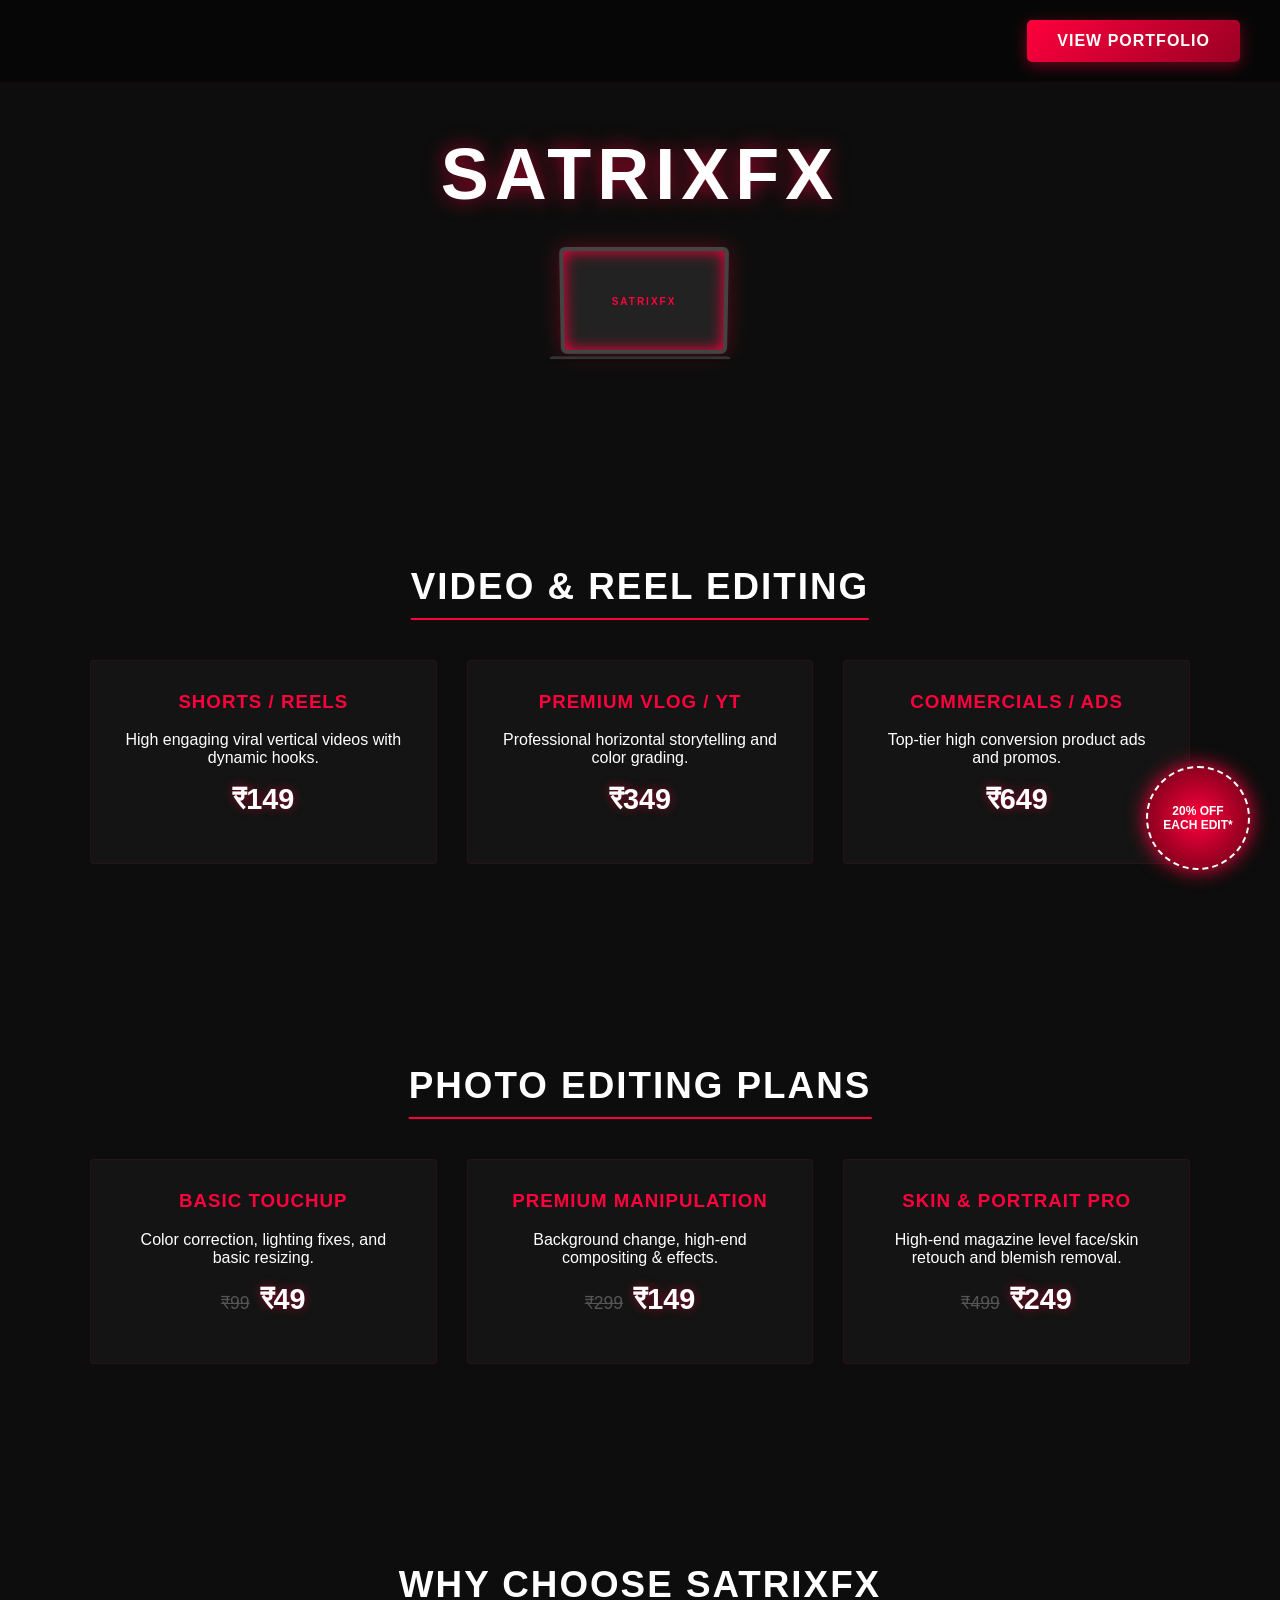
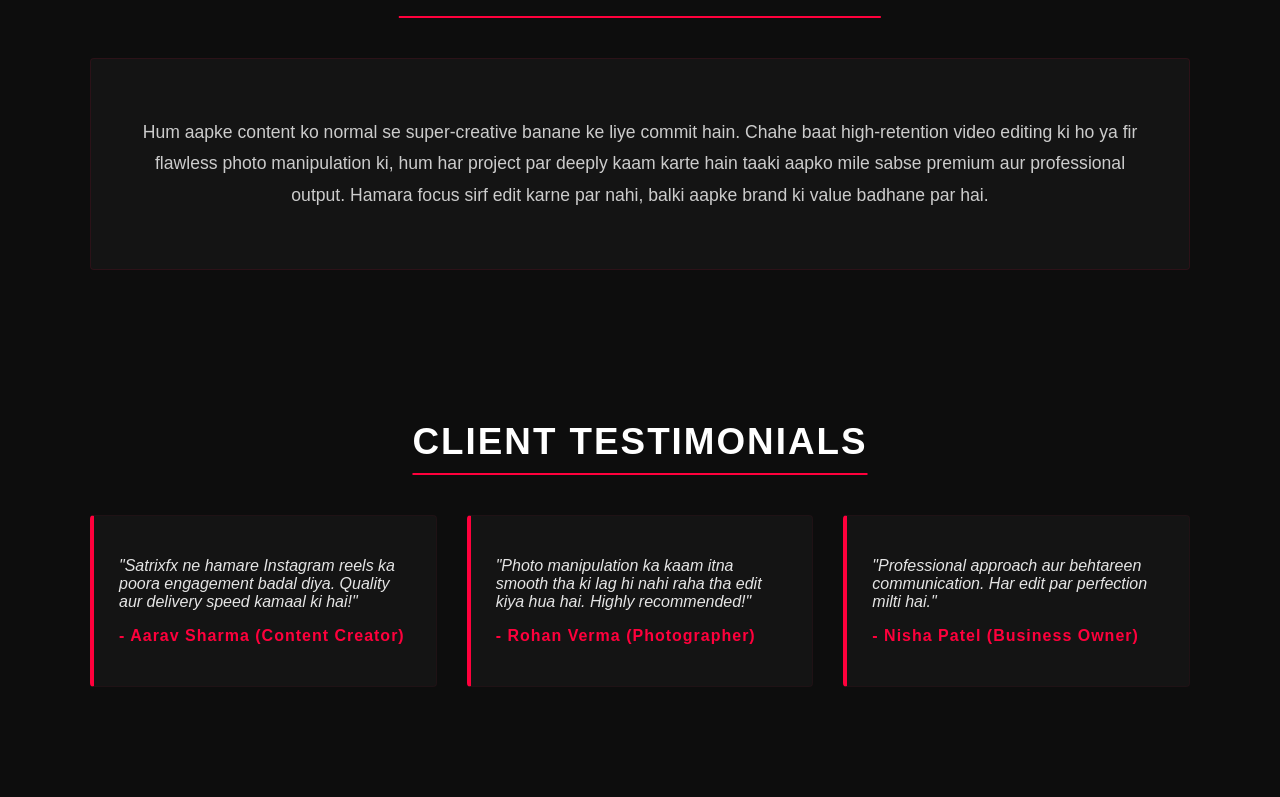
==== commit 43dfde7f: "Revamp index.html with new design and features Updated styles and layout for improved aesthetics and" ====
--- a/index.html
+++ b/index.html
@@ -6,10 +6,10 @@
     <title>Satrixfx - Professional Editing Services</title>
     <style>
         :root {
-            --bg-color: #050505;
+            --bg-color: #0d0d0d; /* Deep Premium Black */
             --text-color: #ffffff;
-            --accent-neon: #00f0ff;
-            --accent-pink: #ff007f;
+            --accent-red: #ff003c; /* Pure Premium Red */
+            --card-bg: #141414; /* Dark Card Background */
         }
 
         body {
@@ -24,77 +24,102 @@
         header {
             display: flex;
             align-items: center;
-            justify-content: space-between;
+            justify-content: flex-end; /* Align to right since back button is removed */
             padding: 20px 40px;
-            background: rgba(255, 255, 255, 0.02);
+            background: rgba(0, 0, 0, 0.5);
             backdrop-filter: blur(10px);
-            border-bottom: 1px solid rgba(255,255,255,0.05);
-        }
-
-        .back-btn {
-            background: transparent;
-            color: var(--text-color);
-            border: 1px solid var(--accent-pink);
-            padding: 8px 16px;
+            border-bottom: 1px solid rgba(255, 0, 60, 0.1);
+        }
+
+        .portfolio-link-btn {
+            display: inline-block;
+            padding: 12px 30px;
+            background: linear-gradient(135deg, var(--accent-red), #990024);
+            color: #fff;
+            text-decoration: none;
+            font-weight: bold;
             border-radius: 5px;
-            cursor: pointer;
-            text-decoration: none;
-            font-weight: bold;
+            box-shadow: 0 4px 15px rgba(255, 0, 60, 0.4);
             transition: 0.3s;
-        }
-
-        .back-btn:hover {
-            background: var(--accent-pink);
-            box-shadow: 0 0 15px var(--accent-pink);
-            color: #000;
+            text-transform: uppercase;
+            letter-spacing: 1px;
+        }
+
+        .portfolio-link-btn:hover {
+            transform: scale(1.05);
+            box-shadow: 0 4px 25px var(--accent-red);
         }
 
         /* Hero / Branding Section */
         .branding-container {
             text-align: center;
-            padding: 60px 20px;
+            padding: 50px 20px;
         }
 
         .brand-name {
-            font-size: 4rem;
+            font-size: 4.5rem;
             font-weight: 900;
-            letter-spacing: 5px;
+            letter-spacing: 6px;
             margin: 0;
             text-transform: uppercase;
-            background: linear-gradient(45deg, #fff, #888);
-            -webkit-background-clip: text;
-            -webkit-text-fill-color: transparent;
-        }
-
-        /* 3D Metallic Neon Style Text (Old PNG Logo replaced) */
-        .logo-3d-replacement {
-            font-size: 2.5rem;
-            font-weight: bold;
-            margin: 15px auto;
-            text-transform: uppercase;
-            letter-spacing: 10px;
-            color: #e0e0e0;
-            text-shadow: 
-                0 1px 0 #bbb,
-                0 2px 0 #aaa,
-                0 3px 0 #999,
-                0 4px 0 #888,
-                0 5px 0 #777,
-                0 6px 1px rgba(0,0,0,.1),
-                0 0 5px rgba(0,0,0,.1),
-                0 1px 3px rgba(0,0,0,.3),
-                0 3px 5px rgba(0,0,0,.2),
-                0 5px 10px rgba(0,0,0,.25),
-                0 10px 10px rgba(0,0,0,.2),
-                0 20px 20px rgba(0,0,0,.15),
-                0 2px 15px var(--accent-neon),
-                0 2px 30px var(--accent-neon);
-            animation: float 3s ease-in-out infinite;
-        }
-
-        @keyframes float {
-            0%, 100% { transform: translateY(0); }
-            50% { transform: translateY(-10px); }
+            color: #ffffff;
+            text-shadow: 0 0 20px rgba(255, 0, 60, 0.6);
+        }
+
+        /* --- 3D ROTATING LAPTOP CSS --- */
+        .scene-3d {
+            width: 200px;
+            height: 150px;
+            margin: 30px auto;
+            perspective: 800px;
+        }
+
+        .laptop-3d {
+            width: 100%;
+            height: 100%;
+            position: relative;
+            transform-style: preserve-3d;
+            animation: rotateLaptop 8s linear infinite;
+        }
+
+        @keyframes rotateLaptop {
+            from { transform: rotateY(0deg) rotateX(10deg); }
+            to { transform: rotateY(360deg) rotateX(10deg); }
+        }
+
+        /* Laptop Screen */
+        .screen-3d {
+            position: absolute;
+            width: 160px;
+            height: 100px;
+            left: 20px;
+            bottom: 40px;
+            background: #222;
+            border: 4px solid #444;
+            border-radius: 6px;
+            box-shadow: inset 0 0 15px var(--accent-red), 0 0 20px rgba(255, 0, 60, 0.3);
+            transform: rotateX(-10deg);
+            display: flex;
+            align-items: center;
+            justify-content: center;
+            font-size: 10px;
+            font-weight: bold;
+            color: var(--accent-red);
+            letter-spacing: 2px;
+        }
+
+        /* Laptop Base */
+        .base-3d {
+            position: absolute;
+            width: 180px;
+            height: 10px;
+            left: 10px;
+            bottom: 30px;
+            background: #333;
+            border-radius: 2px;
+            border-bottom: 4px solid #111;
+            transform: rotateX(80deg);
+            box-shadow: 0 10px 20px rgba(0,0,0,0.6);
         }
 
         /* Sections General Styling */
@@ -106,12 +131,16 @@
 
         h2 {
             text-align: center;
-            font-size: 2.5rem;
+            font-size: 2.3rem;
             margin-bottom: 40px;
             text-transform: uppercase;
-            background: linear-gradient(45deg, var(--accent-neon), var(--accent-pink));
-            -webkit-background-clip: text;
-            -webkit-text-fill-color: transparent;
+            color: #ffffff;
+            border-bottom: 2px solid var(--accent-red);
+            display: inline-block;
+            padding-bottom: 10px;
+            left: 50%;
+            transform: translateX(-50%);
+            position: relative;
             letter-spacing: 2px;
         }
 
@@ -123,31 +152,40 @@
         }
 
         .card {
-            background: #111;
+            background: var(--card-bg);
             padding: 30px;
-            border-radius: 12px;
-            text-align: center;
-            border: 1px solid rgba(255,255,255,0.05);
-            transition: transform 0.3s, border-color 0.3s;
+            border-radius: 4px;
+            text-align: center;
+            border: 1px solid rgba(255, 0, 60, 0.1);
+            transition: all 0.3s ease;
         }
 
         .card:hover {
             transform: translateY(-5px);
-            border-color: var(--accent-neon);
+            border-color: var(--accent-red);
+            box-shadow: 0 5px 20px rgba(255, 0, 60, 0.2);
+        }
+
+        .card h3 {
+            color: var(--accent-red);
+            margin-top: 0;
+            text-transform: uppercase;
+            letter-spacing: 1px;
         }
 
         /* Pricing Styling */
         .old-price {
             text-decoration: line-through;
-            color: #666;
+            color: #555;
             font-size: 1.1rem;
             margin-right: 10px;
         }
 
         .current-price {
             font-size: 1.8rem;
-            color: var(--accent-neon);
-            font-weight: bold;
+            color: #ffffff;
+            font-weight: bold;
+            text-shadow: 0 0 10px rgba(255, 0, 60, 0.5);
         }
 
         /* 360 Degree Continuous Rotating Offer Badge */
@@ -157,7 +195,7 @@
             right: 30px;
             width: 100px;
             height: 100px;
-            background: radial-gradient(circle, var(--accent-pink), #a00050);
+            background: radial-gradient(circle, var(--accent-red), #600014);
             border-radius: 50%;
             display: flex;
             align-items: center;
@@ -166,9 +204,9 @@
             font-size: 0.75rem;
             font-weight: bold;
             color: white;
-            box-shadow: 0 0 20px var(--accent-pink);
+            box-shadow: 0 0 20px var(--accent-red);
             z-index: 9999;
-            animation: rotate360 10s linear infinite;
+            animation: rotate360 12s linear infinite;
             border: 2px dashed #fff;
         }
 
@@ -177,60 +215,46 @@
             to { transform: rotate(360deg); }
         }
 
-        .portfolio-link-btn {
-            display: inline-block;
-            padding: 12px 30px;
-            background: linear-gradient(45deg, var(--accent-neon), var(--accent-pink));
-            color: #fff;
-            text-decoration: none;
-            font-weight: bold;
-            border-radius: 25px;
-            box-shadow: 0 4px 15px rgba(255,0,127,0.3);
-            transition: 0.3s;
-        }
-
-        .portfolio-link-btn:hover {
-            transform: scale(1.05);
-            box-shadow: 0 4px 25px rgba(0, 240, 255, 0.5);
-        }
-
         /* About Us Section Style */
         .about-box {
-            background: rgba(255, 255, 255, 0.02);
-            border: 1px solid rgba(255,255,255,0.05);
+            background: var(--card-bg);
+            border: 1px solid rgba(255, 0, 60, 0.1);
             padding: 40px;
-            border-radius: 12px;
+            border-radius: 4px;
             text-align: center;
             line-height: 1.8;
             font-size: 1.1rem;
-            color: #ccc;
+            color: #cccccc;
         }
 
         /* Reviews / Testimonials Section Style */
         .review-card {
-            background: #0d0d0d;
-            border-left: 4px solid var(--accent-pink);
-            padding: 20px;
-            border-radius: 8px;
+            background: var(--card-bg);
+            border-left: 4px solid var(--accent-red);
+            padding: 25px;
+            border-radius: 4px;
             text-align: left;
+            border-top: 1px solid rgba(255,0,60,0.05);
+            border-right: 1px solid rgba(255,0,60,0.05);
+            border-bottom: 1px solid rgba(255,0,60,0.05);
         }
 
         .review-text {
             font-style: italic;
-            color: #ddd;
+            color: #e5e5e5;
             margin-bottom: 15px;
         }
 
         .client-name {
             font-weight: bold;
-            color: var(--accent-neon);
+            color: var(--accent-red);
+            letter-spacing: 1px;
         }
     </style>
 </head>
 <body>
 
     <header>
-        <a href="#" class="back-btn" onclick="history.back(); return false;">← Back</a>
         <a href="portfolio.html" class="portfolio-link-btn">View Portfolio</a>
     </header>
 
@@ -240,7 +264,13 @@
 
     <div class="branding-container">
         <h1 class="brand-name">Satrixfx</h1>
-        <div class="logo-3d-replacement">CREATIVE</div>
+        
+        <div class="scene-3d">
+            <div class="laptop-3d">
+                <div class="screen-3d">SATRIXFX</div>
+                <div class="base-3d"></div>
+            </div>
+        </div>
     </div>
 
     <section>
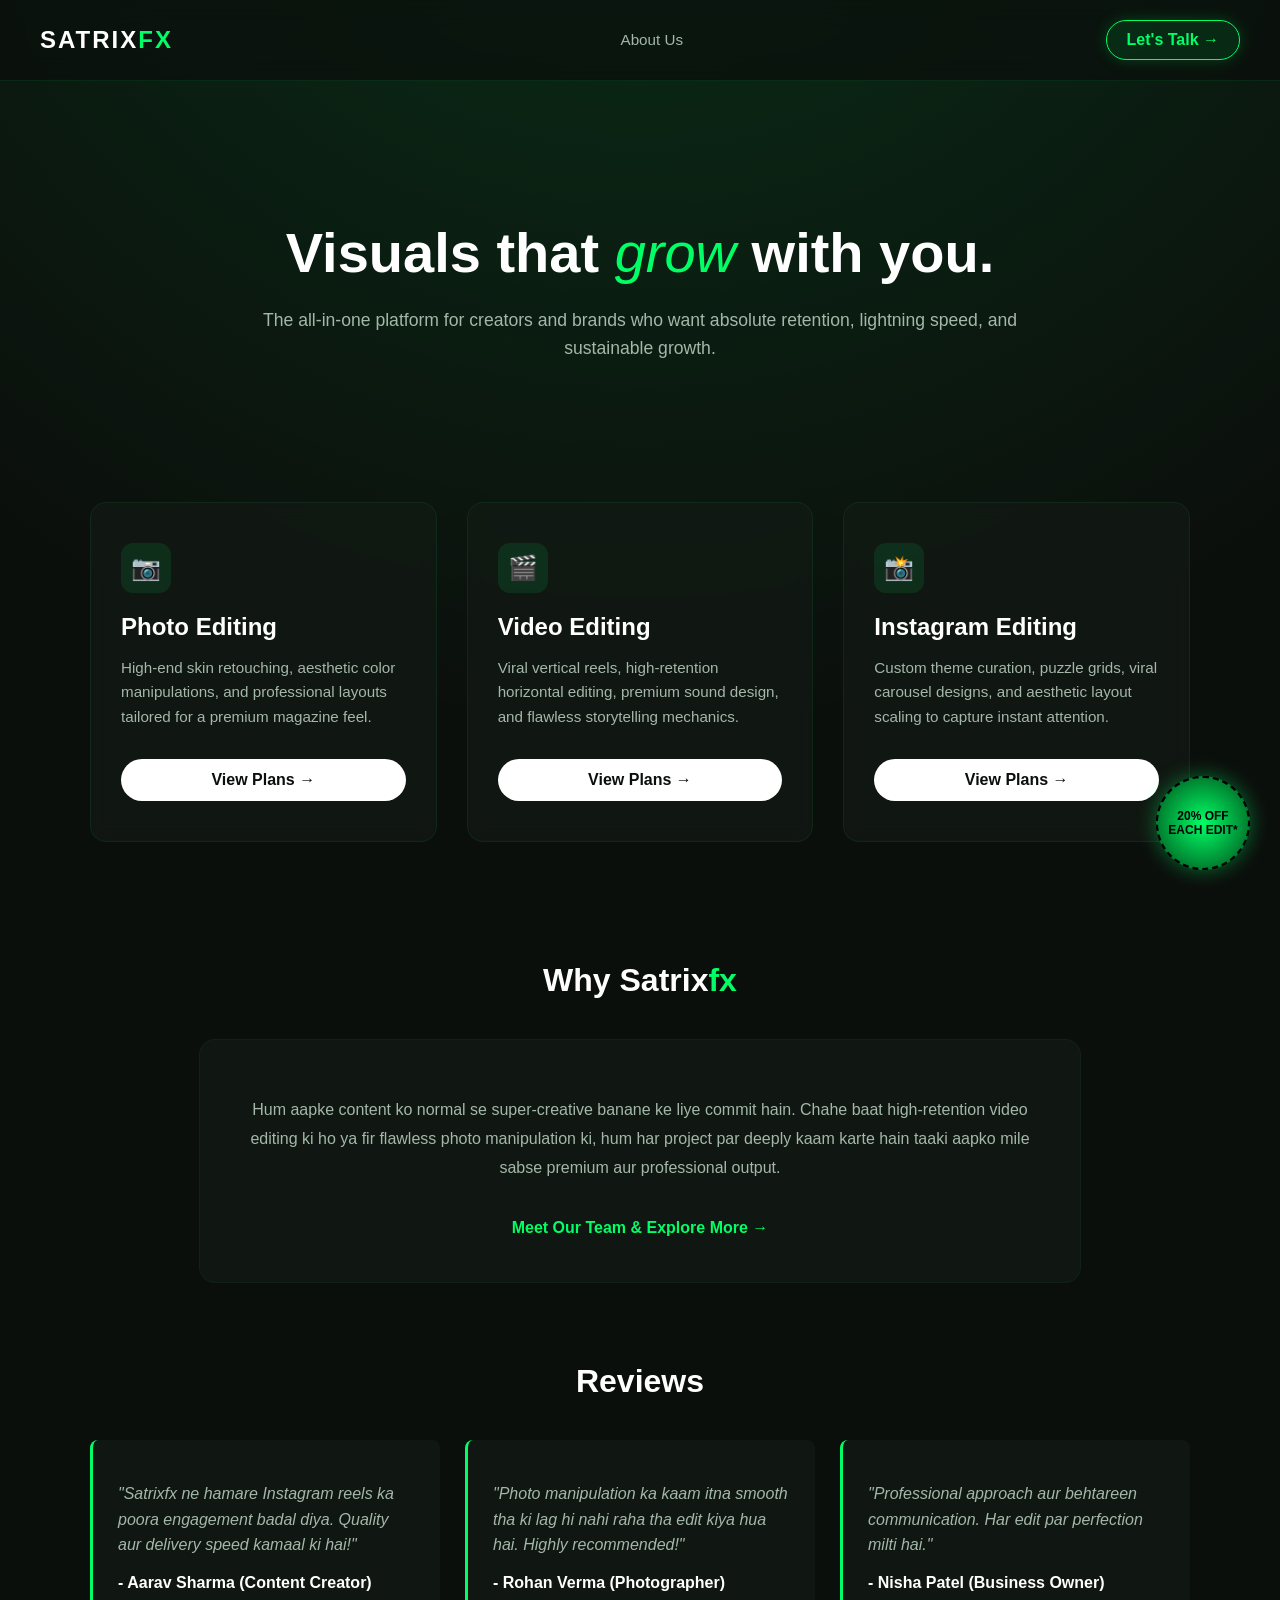
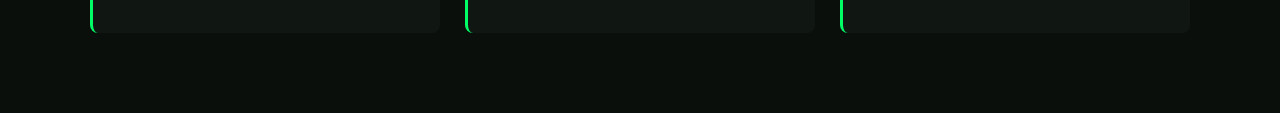
==== commit e44ef0ba: "Revamp index.html with new design and content Updated styling and content for Satrixfx website, incl" ====
--- a/index.html
+++ b/index.html
@@ -3,199 +3,105 @@
 <head>
     <meta charset="UTF-8">
     <meta name="viewport" content="width=device-width, initial-scale=1.0">
-    <title>Satrixfx - Professional Editing Services</title>
+    <title>Satrixfx | Intelligence That Grows With You</title>
     <style>
         :root {
-            --bg-color: #0d0d0d; /* Deep Premium Black */
-            --text-color: #ffffff;
-            --accent-red: #ff003c; /* Pure Premium Red */
-            --card-bg: #141414; /* Dark Card Background */
+            --bg-dark: #0b0f0c; 
+            --card-bg: rgba(20, 28, 23, 0.6); 
+            --neon-green: #00ff66; 
+            --text-main: #ffffff;
+            --text-muted: #a3b8a8;
         }
 
         body {
             margin: 0;
-            background-color: var(--bg-color);
-            color: var(--text-color);
-            font-family: 'Segoe UI', Tahoma, Geneva, Verdana, sans-serif;
-            overflow-x: hidden;
-        }
-
-        /* Header Style */
+            background-color: var(--bg-dark);
+            color: var(--text-main);
+            font-family: 'Segoe UI', Roboto, sans-serif;
+            background-image: radial-gradient(circle at 50% -20%, rgba(0, 255, 102, 0.15), transparent 50%);
+        }
+
         header {
             display: flex;
             align-items: center;
-            justify-content: flex-end; /* Align to right since back button is removed */
+            justify-content: space-between;
             padding: 20px 40px;
-            background: rgba(0, 0, 0, 0.5);
-            backdrop-filter: blur(10px);
-            border-bottom: 1px solid rgba(255, 0, 60, 0.1);
-        }
-
-        .portfolio-link-btn {
-            display: inline-block;
-            padding: 12px 30px;
-            background: linear-gradient(135deg, var(--accent-red), #990024);
-            color: #fff;
+            background: rgba(11, 15, 12, 0.7);
+            backdrop-filter: blur(12px);
+            border-bottom: 1px solid rgba(0, 255, 102, 0.1);
+            position: sticky;
+            top: 0;
+            z-index: 1000;
+        }
+
+        .logo {
+            font-size: 1.5rem;
+            font-weight: 800;
+            letter-spacing: 2px;
+            color: var(--text-main);
+            text-transform: uppercase;
+        }
+        .logo span { color: var(--neon-green); }
+
+        nav a {
+            color: var(--text-muted);
             text-decoration: none;
-            font-weight: bold;
-            border-radius: 5px;
-            box-shadow: 0 4px 15px rgba(255, 0, 60, 0.4);
+            margin-left: 25px;
+            font-size: 0.95rem;
             transition: 0.3s;
-            text-transform: uppercase;
-            letter-spacing: 1px;
-        }
-
-        .portfolio-link-btn:hover {
-            transform: scale(1.05);
-            box-shadow: 0 4px 25px var(--accent-red);
-        }
-
-        /* Hero / Branding Section */
-        .branding-container {
-            text-align: center;
-            padding: 50px 20px;
-        }
-
-        .brand-name {
-            font-size: 4.5rem;
-            font-weight: 900;
-            letter-spacing: 6px;
-            margin: 0;
-            text-transform: uppercase;
-            color: #ffffff;
-            text-shadow: 0 0 20px rgba(255, 0, 60, 0.6);
-        }
-
-        /* --- 3D ROTATING LAPTOP CSS --- */
-        .scene-3d {
-            width: 200px;
-            height: 150px;
-            margin: 30px auto;
-            perspective: 800px;
-        }
-
-        .laptop-3d {
-            width: 100%;
-            height: 100%;
-            position: relative;
-            transform-style: preserve-3d;
-            animation: rotateLaptop 8s linear infinite;
-        }
-
-        @keyframes rotateLaptop {
-            from { transform: rotateY(0deg) rotateX(10deg); }
-            to { transform: rotateY(360deg) rotateX(10deg); }
-        }
-
-        /* Laptop Screen */
-        .screen-3d {
-            position: absolute;
-            width: 160px;
-            height: 100px;
-            left: 20px;
-            bottom: 40px;
-            background: #222;
-            border: 4px solid #444;
-            border-radius: 6px;
-            box-shadow: inset 0 0 15px var(--accent-red), 0 0 20px rgba(255, 0, 60, 0.3);
-            transform: rotateX(-10deg);
-            display: flex;
-            align-items: center;
-            justify-content: center;
-            font-size: 10px;
-            font-weight: bold;
-            color: var(--accent-red);
-            letter-spacing: 2px;
-        }
-
-        /* Laptop Base */
-        .base-3d {
-            position: absolute;
-            width: 180px;
-            height: 10px;
-            left: 10px;
-            bottom: 30px;
-            background: #333;
-            border-radius: 2px;
-            border-bottom: 4px solid #111;
-            transform: rotateX(80deg);
-            box-shadow: 0 10px 20px rgba(0,0,0,0.6);
-        }
-
-        /* Sections General Styling */
-        section {
-            padding: 60px 40px;
-            max-width: 1100px;
+        }
+        nav a:hover { color: var(--neon-green); }
+
+        .btn-header {
+            background: rgba(0, 255, 102, 0.1);
+            border: 1px solid var(--neon-green);
+            color: var(--neon-green);
+            padding: 10px 20px;
+            border-radius: 30px;
+            text-decoration: none;
+            font-weight: 600;
+            box-shadow: 0 0 15px rgba(0, 255, 102, 0.2);
+            transition: 0.3s;
+        }
+        .btn-header:hover {
+            background: var(--neon-green);
+            color: #000;
+            box-shadow: 0 0 25px var(--neon-green);
+        }
+
+        .hero {
+            text-align: center;
+            padding: 100px 20px 60px 20px;
+            max-width: 800px;
             margin: 0 auto;
         }
 
-        h2 {
-            text-align: center;
-            font-size: 2.3rem;
+        .hero h1 {
+            font-size: 3.5rem;
+            font-weight: 700;
+            line-height: 1.2;
+            margin-bottom: 20px;
+        }
+        .hero h1 span {
+            color: var(--neon-green);
+            font-style: italic;
+            font-weight: 400;
+        }
+
+        .hero p {
+            color: var(--text-muted);
+            font-size: 1.1rem;
+            line-height: 1.6;
             margin-bottom: 40px;
-            text-transform: uppercase;
-            color: #ffffff;
-            border-bottom: 2px solid var(--accent-red);
-            display: inline-block;
-            padding-bottom: 10px;
-            left: 50%;
-            transform: translateX(-50%);
-            position: relative;
-            letter-spacing: 2px;
-        }
-
-        .grid {
-            display: grid;
-            grid-template-columns: repeat(auto-fit, minmax(280px, 1fr));
-            gap: 30px;
-            margin-bottom: 50px;
-        }
-
-        .card {
-            background: var(--card-bg);
-            padding: 30px;
-            border-radius: 4px;
-            text-align: center;
-            border: 1px solid rgba(255, 0, 60, 0.1);
-            transition: all 0.3s ease;
-        }
-
-        .card:hover {
-            transform: translateY(-5px);
-            border-color: var(--accent-red);
-            box-shadow: 0 5px 20px rgba(255, 0, 60, 0.2);
-        }
-
-        .card h3 {
-            color: var(--accent-red);
-            margin-top: 0;
-            text-transform: uppercase;
-            letter-spacing: 1px;
-        }
-
-        /* Pricing Styling */
-        .old-price {
-            text-decoration: line-through;
-            color: #555;
-            font-size: 1.1rem;
-            margin-right: 10px;
-        }
-
-        .current-price {
-            font-size: 1.8rem;
-            color: #ffffff;
-            font-weight: bold;
-            text-shadow: 0 0 10px rgba(255, 0, 60, 0.5);
-        }
-
-        /* 360 Degree Continuous Rotating Offer Badge */
+        }
+
         .rotating-offer-badge {
             position: fixed;
             bottom: 30px;
             right: 30px;
-            width: 100px;
-            height: 100px;
-            background: radial-gradient(circle, var(--accent-red), #600014);
+            width: 90px;
+            height: 90px;
+            background: radial-gradient(circle, #00ff66, #004d1a);
             border-radius: 50%;
             display: flex;
             align-items: center;
@@ -203,142 +109,214 @@
             text-align: center;
             font-size: 0.75rem;
             font-weight: bold;
-            color: white;
-            box-shadow: 0 0 20px var(--accent-red);
+            color: #000;
+            box-shadow: 0 0 20px rgba(0, 255, 102, 0.4);
             z-index: 9999;
             animation: rotate360 12s linear infinite;
-            border: 2px dashed #fff;
-        }
-
+            border: 2px dashed #000;
+        }
         @keyframes rotate360 {
             from { transform: rotate(0deg); }
             to { transform: rotate(360deg); }
         }
 
-        /* About Us Section Style */
-        .about-box {
+        .services-section {
+            max-width: 1100px;
+            margin: 0 auto;
+            padding: 40px 20px;
+        }
+
+        .grid {
+            display: grid;
+            grid-template-columns: repeat(auto-fit, minmax(300px, 1fr));
+            gap: 30px;
+        }
+
+        .main-box {
             background: var(--card-bg);
-            border: 1px solid rgba(255, 0, 60, 0.1);
+            border: 1px solid rgba(0, 255, 102, 0.08);
+            border-radius: 16px;
+            padding: 40px 30px;
+            text-align: left;
+            backdrop-filter: blur(8px);
+            transition: all 0.4s ease;
+            display: flex;
+            flex-direction: column;
+            justify-content: space-between;
+        }
+
+        .main-box:hover {
+            border-color: rgba(0, 255, 102, 0.4);
+            box-shadow: 0 10px 30px rgba(0, 255, 102, 0.05);
+            transform: translateY(-5px);
+        }
+
+        .icon-box {
+            width: 50px;
+            height: 50px;
+            background: rgba(0, 255, 102, 0.1);
+            border-radius: 12px;
+            display: flex;
+            align-items: center;
+            justify-content: center;
+            color: var(--neon-green);
+            font-size: 1.5rem;
+            margin-bottom: 20px;
+        }
+
+        .main-box h3 {
+            font-size: 1.5rem;
+            margin: 0 0 15px 0;
+        }
+
+        .main-box p {
+            color: var(--text-muted);
+            font-size: 0.95rem;
+            line-height: 1.6;
+            margin-bottom: 30px;
+        }
+
+        .view-plan-btn {
+            background: #ffffff;
+            color: #0b0f0c;
+            text-decoration: none;
+            padding: 12px 20px;
+            border-radius: 30px;
+            text-align: center;
+            font-weight: 600;
+            transition: 0.3s;
+            display: inline-block;
+        }
+
+        .main-box:hover .view-plan-btn {
+            background: var(--neon-green);
+            box-shadow: 0 0 15px var(--neon-green);
+        }
+
+        .section-title {
+            text-align: center;
+            font-size: 2rem;
+            margin: 80px 0 40px 0;
+            position: relative;
+        }
+        .section-title span { color: var(--neon-green); }
+
+        .about-brief {
+            background: var(--card-bg);
+            border: 1px solid rgba(0, 255, 102, 0.05);
             padding: 40px;
-            border-radius: 4px;
+            border-radius: 16px;
+            max-width: 800px;
+            margin: 0 auto;
             text-align: center;
             line-height: 1.8;
-            font-size: 1.1rem;
-            color: #cccccc;
-        }
-
-        /* Reviews / Testimonials Section Style */
+            color: var(--text-muted);
+        }
+        .about-brief a {
+            color: var(--neon-green);
+            text-decoration: none;
+            font-weight: bold;
+            display: inline-block;
+            margin-top: 15px;
+        }
+
+        .reviews-grid {
+            display: grid;
+            grid-template-columns: repeat(auto-fit, minmax(280px, 1fr));
+            gap: 25px;
+            max-width: 1100px;
+            margin: 0 auto 80px auto;
+        }
+
         .review-card {
             background: var(--card-bg);
-            border-left: 4px solid var(--accent-red);
+            border-left: 3px solid var(--neon-green);
             padding: 25px;
-            border-radius: 4px;
-            text-align: left;
-            border-top: 1px solid rgba(255,0,60,0.05);
-            border-right: 1px solid rgba(255,0,60,0.05);
-            border-bottom: 1px solid rgba(255,0,60,0.05);
+            border-radius: 8px;
         }
 
         .review-text {
             font-style: italic;
-            color: #e5e5e5;
+            color: var(--text-muted);
             margin-bottom: 15px;
+            line-height: 1.6;
         }
 
         .client-name {
             font-weight: bold;
-            color: var(--accent-red);
-            letter-spacing: 1px;
+            color: #ffffff;
         }
     </style>
 </head>
 <body>
 
     <header>
-        <a href="portfolio.html" class="portfolio-link-btn">View Portfolio</a>
+        <div class="logo">Satrix<span>fx</span></div>
+        <nav>
+            <a href="about.html">About Us</a>
+        </nav>
+        <a href="https://wa.me/918292419409" class="btn-header">Let's Talk →</a>
     </header>
 
-    <div class="rotating-offer-badge">
-        20% OFF<br>EACH EDIT*
+    <div class="rotating-offer-badge">20% OFF<br>EACH EDIT*</div>
+
+    <div class="hero">
+        <h1>Visuals that <span>grow</span> with you.</h1>
+        <p>The all-in-one platform for creators and brands who want absolute retention, lightning speed, and sustainable growth.</p>
     </div>
 
-    <div class="branding-container">
-        <h1 class="brand-name">Satrixfx</h1>
-        
-        <div class="scene-3d">
-            <div class="laptop-3d">
-                <div class="screen-3d">SATRIXFX</div>
-                <div class="base-3d"></div>
+    <section class="services-section">
+        <div class="grid">
+            <div class="main-box">
+                <div>
+                    <div class="icon-box">📷</div>
+                    <h3>Photo Editing</h3>
+                    <p>High-end skin retouching, aesthetic color manipulations, and professional layouts tailored for a premium magazine feel.</p>
+                </div>
+                <a href="photo.html" class="view-plan-btn">View Plans →</a>
             </div>
-        </div>
-    </div>
-
-    <section>
-        <h2>Video & Reel Editing</h2>
-        <div class="grid">
-            <div class="card">
-                <h3>Shorts / Reels</h3>
-                <p>High engaging viral vertical videos with dynamic hooks.</p>
-                <p><span class="current-price">₹149</span></p>
+
+            <div class="main-box">
+                <div>
+                    <div class="icon-box">🎬</div>
+                    <h3>Video Editing</h3>
+                    <p>Viral vertical reels, high-retention horizontal editing, premium sound design, and flawless storytelling mechanics.</p>
+                </div>
+                <a href="video.html" class="view-plan-btn">View Plans →</a>
             </div>
-            <div class="card">
-                <h3>Premium Vlog / YT</h3>
-                <p>Professional horizontal storytelling and color grading.</p>
-                <p><span class="current-price">₹349</span></p>
-            </div>
-            <div class="card">
-                <h3>Commercials / Ads</h3>
-                <p>Top-tier high conversion product ads and promos.</p>
-                <p><span class="current-price">₹649</span></p>
+
+            <div class="main-box">
+                <div>
+                    <div class="icon-box">📸</div>
+                    <h3>Instagram Editing</h3>
+                    <p>Custom theme curation, puzzle grids, viral carousel designs, and aesthetic layout scaling to capture instant attention.</p>
+                </div>
+                <a href="instagram.html" class="view-plan-btn">View Plans →</a>
             </div>
         </div>
     </section>
 
-    <section>
-        <h2>Photo Editing Plans</h2>
-        <div class="grid">
-            <div class="card">
-                <h3>Basic Touchup</h3>
-                <p>Color correction, lighting fixes, and basic resizing.</p>
-                <p><span class="old-price">₹99</span><span class="current-price">₹49</span></p>
-            </div>
-            <div class="card">
-                <h3>Premium Manipulation</h3>
-                <p>Background change, high-end compositing & effects.</p>
-                <p><span class="old-price">₹299</span><span class="current-price">₹149</span></p>
-            </div>
-            <div class="card">
-                <h3>Skin & Portrait Pro</h3>
-                <p>High-end magazine level face/skin retouch and blemish removal.</p>
-                <p><span class="old-price">₹499</span><span class="current-price">₹249</span></p>
-            </div>
+    <h2 class="section-title">Why Satrix<span>fx</span></h2>
+    <div class="about-brief">
+        <p>Hum aapke content ko normal se super-creative banane ke liye commit hain. Chahe baat high-retention video editing ki ho ya fir flawless photo manipulation ki, hum har project par deeply kaam karte hain taaki aapko mile sabse premium aur professional output.</p>
+        <a href="about.html">Meet Our Team & Explore More →</a>
+    </div>
+
+    <h2 class="section-title">Reviews</h2>
+    <div class="reviews-grid">
+        <div class="review-card">
+            <p class="review-text">"Satrixfx ne hamare Instagram reels ka poora engagement badal diya. Quality aur delivery speed kamaal ki hai!"</p>
+            <p class="client-name">- Aarav Sharma (Content Creator)</p>
         </div>
-    </section>
-
-    <section>
-        <h2>Why Choose Satrixfx</h2>
-        <div class="about-box">
-            <p>Hum aapke content ko normal se super-creative banane ke liye commit hain. Chahe baat high-retention video editing ki ho ya fir flawless photo manipulation ki, hum har project par deeply kaam karte hain taaki aapko mile sabse premium aur professional output. Hamara focus sirf edit karne par nahi, balki aapke brand ki value badhane par hai.</p>
+        <div class="review-card">
+            <p class="review-text">"Photo manipulation ka kaam itna smooth tha ki lag hi nahi raha tha edit kiya hua hai. Highly recommended!"</p>
+            <p class="client-name">- Rohan Verma (Photographer)</p>
         </div>
-    </section>
-
-    <section>
-        <h2>Client Testimonials</h2>
-        <div class="grid">
-            <div class="review-card">
-                <p class="review-text">"Satrixfx ne hamare Instagram reels ka poora engagement badal diya. Quality aur delivery speed kamaal ki hai!"</p>
-                <p class="client-name">- Aarav Sharma (Content Creator)</p>
-            </div>
-            <div class="review-card">
-                <p class="review-text">"Photo manipulation ka kaam itna smooth tha ki lag hi nahi raha tha edit kiya hua hai. Highly recommended!"</p>
-                <p class="client-name">- Rohan Verma (Photographer)</p>
-            </div>
-            <div class="review-card">
-                <p class="review-text">"Professional approach aur behtareen communication. Har edit par perfection milti hai."</p>
-                <p class="client-name">- Nisha Patel (Business Owner)</p>
-            </div>
+        <div class="review-card">
+            <p class="review-text">"Professional approach aur behtareen communication. Har edit par perfection milti hai."</p>
+            <p class="client-name">- Nisha Patel (Business Owner)</p>
         </div>
-    </section>
+    </div>
 
 </body>
 </html>
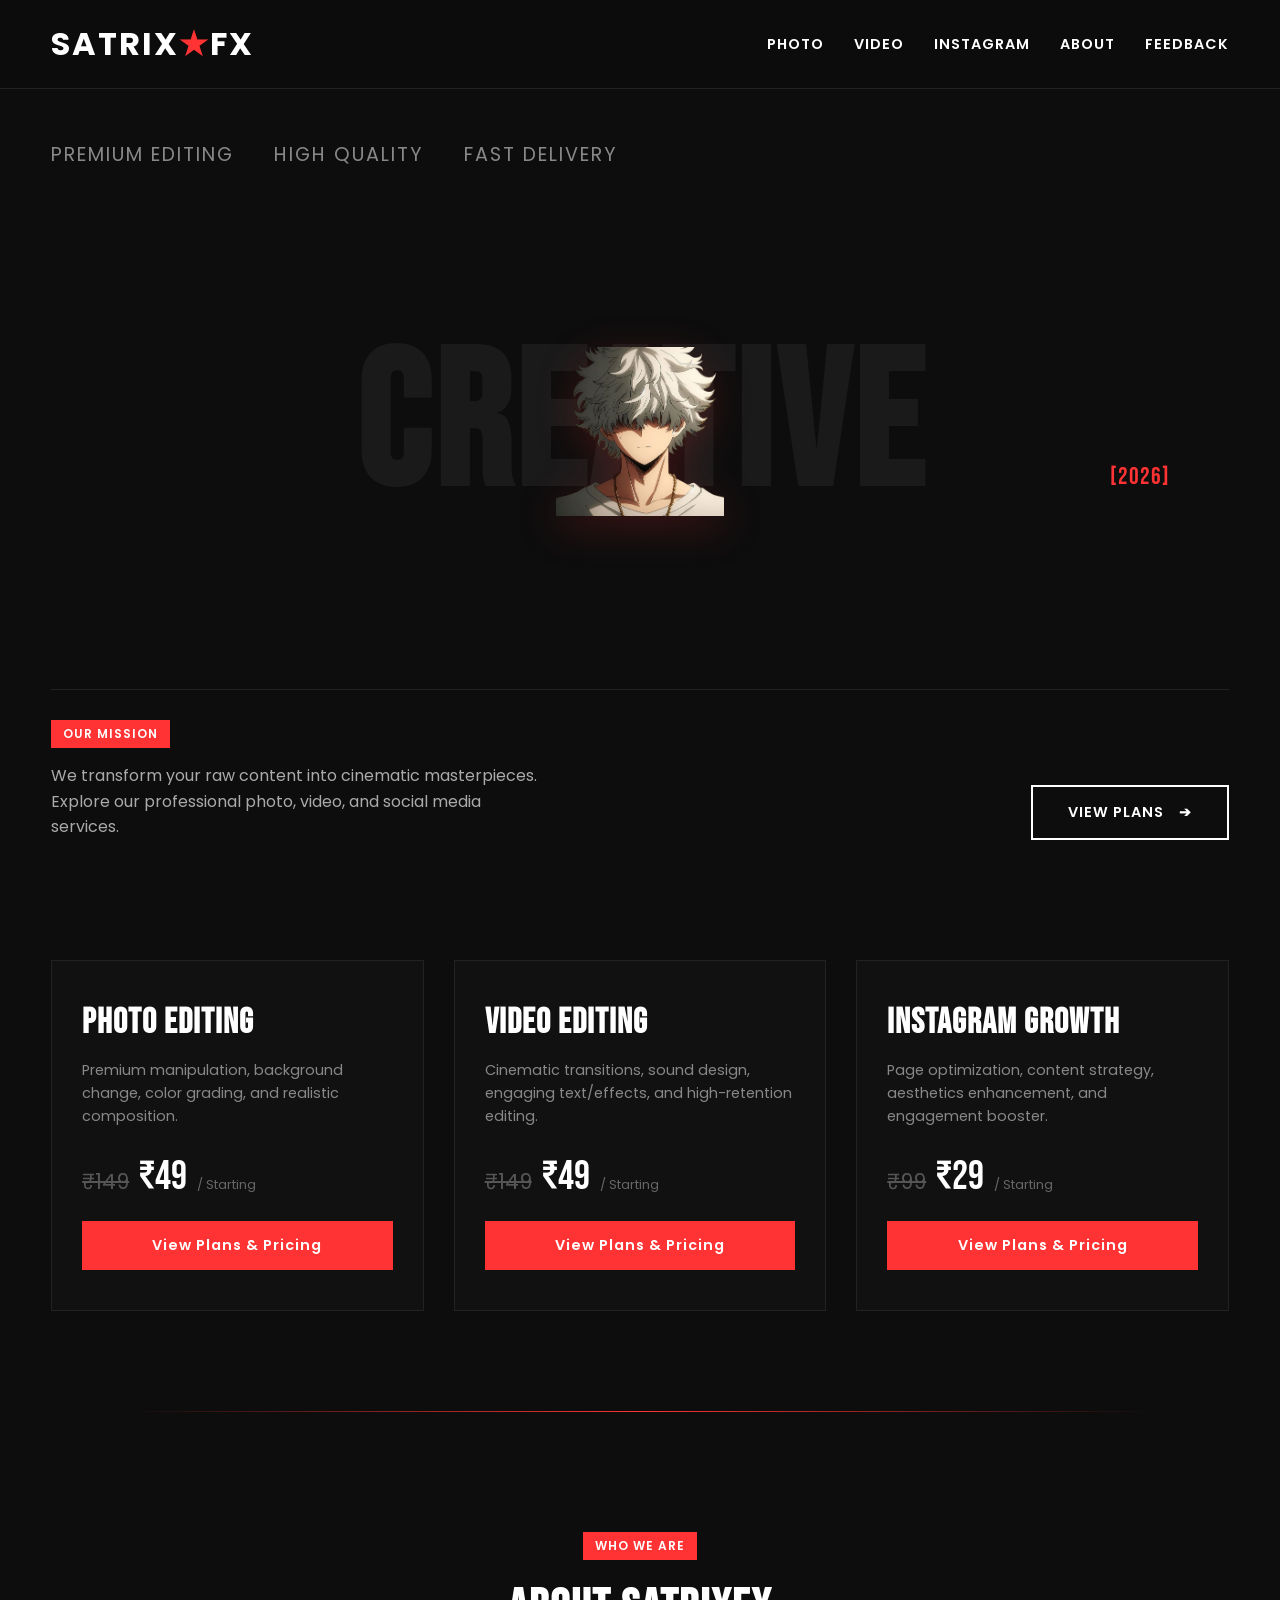
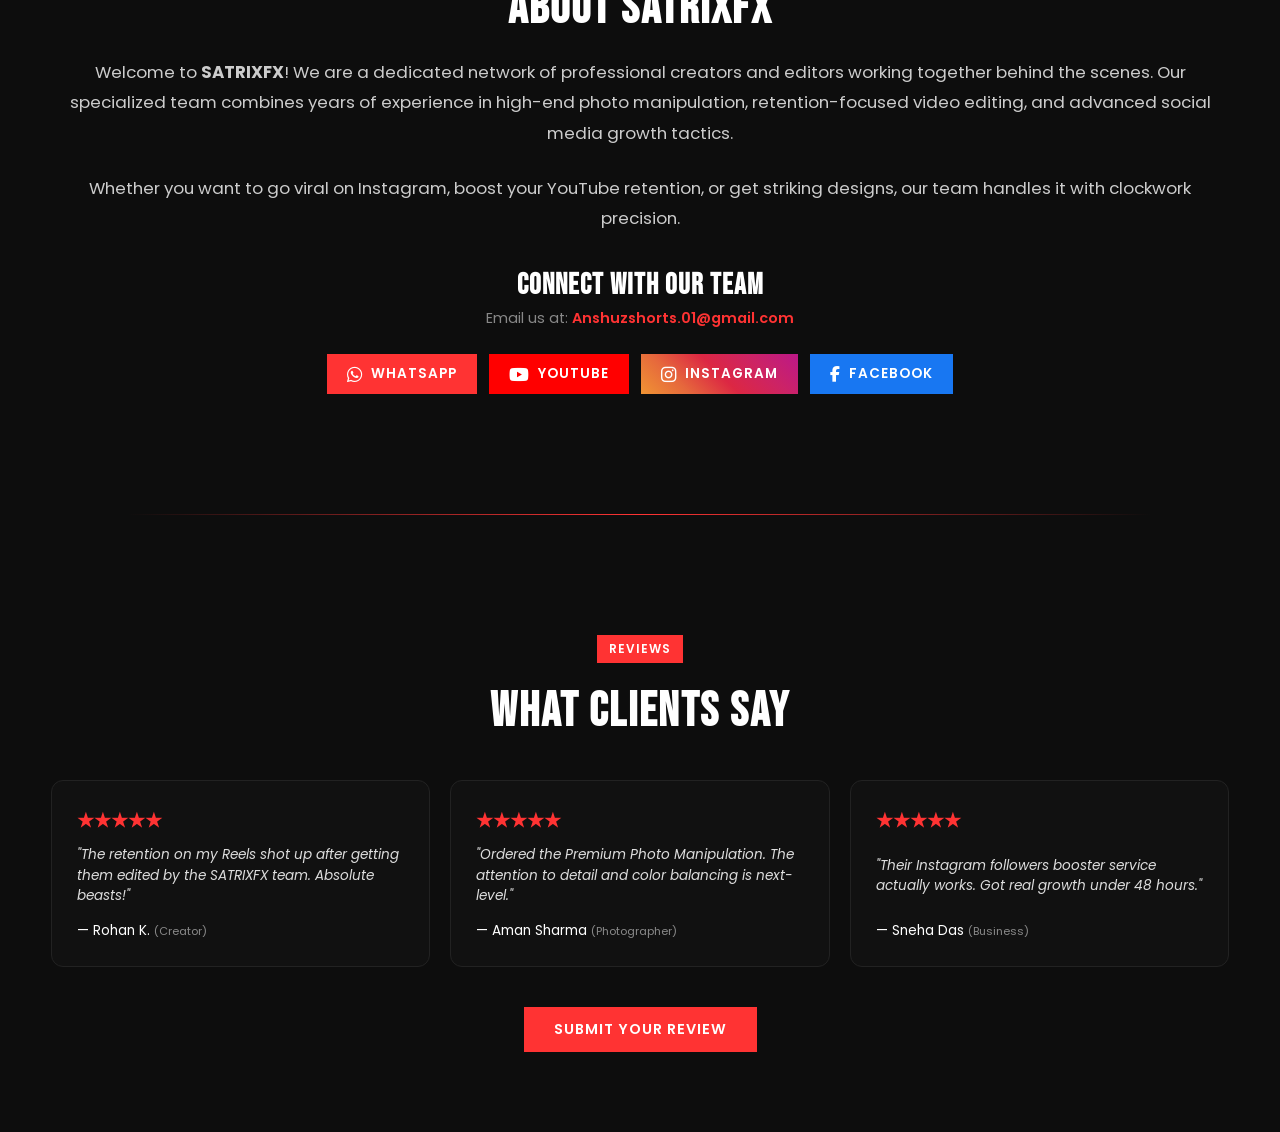
==== commit 68378d1d: "Replace Hindi content with English in index.html" ====
--- a/index.html
+++ b/index.html
@@ -1,322 +1,167 @@
 <!DOCTYPE html>
-<html lang="hi">
+<html lang="en">
 <head>
     <meta charset="UTF-8">
     <meta name="viewport" content="width=device-width, initial-scale=1.0">
-    <title>Satrixfx | Intelligence That Grows With You</title>
+    <title>SATRIXFX - Creative Agency</title>
+    <link rel="stylesheet" href="style.css">
+    <link href="https://fonts.googleapis.com/css2?family=Bebas+Neue&family=Poppins:wght@300;400;600&display=swap" rel="stylesheet">
+    <link rel="stylesheet" href="https://cdnjs.cloudflare.com/ajax/libs/font-awesome/6.4.0/css/all.min.css">
     <style>
-        :root {
-            --bg-dark: #0b0f0c; 
-            --card-bg: rgba(20, 28, 23, 0.6); 
-            --neon-green: #00ff66; 
-            --text-main: #ffffff;
-            --text-muted: #a3b8a8;
-        }
-
-        body {
-            margin: 0;
-            background-color: var(--bg-dark);
-            color: var(--text-main);
-            font-family: 'Segoe UI', Roboto, sans-serif;
-            background-image: radial-gradient(circle at 50% -20%, rgba(0, 255, 102, 0.15), transparent 50%);
-        }
-
-        header {
-            display: flex;
-            align-items: center;
-            justify-content: space-between;
-            padding: 20px 40px;
-            background: rgba(11, 15, 12, 0.7);
-            backdrop-filter: blur(12px);
-            border-bottom: 1px solid rgba(0, 255, 102, 0.1);
-            position: sticky;
-            top: 0;
-            z-index: 1000;
-        }
-
-        .logo {
-            font-size: 1.5rem;
-            font-weight: 800;
-            letter-spacing: 2px;
-            color: var(--text-main);
-            text-transform: uppercase;
-        }
-        .logo span { color: var(--neon-green); }
-
-        nav a {
-            color: var(--text-muted);
-            text-decoration: none;
-            margin-left: 25px;
-            font-size: 0.95rem;
-            transition: 0.3s;
-        }
-        nav a:hover { color: var(--neon-green); }
-
-        .btn-header {
-            background: rgba(0, 255, 102, 0.1);
-            border: 1px solid var(--neon-green);
-            color: var(--neon-green);
-            padding: 10px 20px;
-            border-radius: 30px;
-            text-decoration: none;
-            font-weight: 600;
-            box-shadow: 0 0 15px rgba(0, 255, 102, 0.2);
-            transition: 0.3s;
-        }
-        .btn-header:hover {
-            background: var(--neon-green);
-            color: #000;
-            box-shadow: 0 0 25px var(--neon-green);
-        }
-
-        .hero {
-            text-align: center;
-            padding: 100px 20px 60px 20px;
-            max-width: 800px;
-            margin: 0 auto;
-        }
-
-        .hero h1 {
-            font-size: 3.5rem;
-            font-weight: 700;
-            line-height: 1.2;
-            margin-bottom: 20px;
-        }
-        .hero h1 span {
-            color: var(--neon-green);
-            font-style: italic;
-            font-weight: 400;
-        }
-
-        .hero p {
-            color: var(--text-muted);
-            font-size: 1.1rem;
-            line-height: 1.6;
-            margin-bottom: 40px;
-        }
-
-        .rotating-offer-badge {
-            position: fixed;
-            bottom: 30px;
-            right: 30px;
-            width: 90px;
-            height: 90px;
-            background: radial-gradient(circle, #00ff66, #004d1a);
-            border-radius: 50%;
-            display: flex;
-            align-items: center;
-            justify-content: center;
-            text-align: center;
-            font-size: 0.75rem;
-            font-weight: bold;
-            color: #000;
-            box-shadow: 0 0 20px rgba(0, 255, 102, 0.4);
-            z-index: 9999;
-            animation: rotate360 12s linear infinite;
-            border: 2px dashed #000;
-        }
-        @keyframes rotate360 {
-            from { transform: rotate(0deg); }
-            to { transform: rotate(360deg); }
-        }
-
-        .services-section {
-            max-width: 1100px;
-            margin: 0 auto;
-            padding: 40px 20px;
-        }
-
-        .grid {
-            display: grid;
-            grid-template-columns: repeat(auto-fit, minmax(300px, 1fr));
-            gap: 30px;
-        }
-
-        .main-box {
-            background: var(--card-bg);
-            border: 1px solid rgba(0, 255, 102, 0.08);
-            border-radius: 16px;
-            padding: 40px 30px;
-            text-align: left;
-            backdrop-filter: blur(8px);
-            transition: all 0.4s ease;
-            display: flex;
-            flex-direction: column;
-            justify-content: space-between;
-        }
-
-        .main-box:hover {
-            border-color: rgba(0, 255, 102, 0.4);
-            box-shadow: 0 10px 30px rgba(0, 255, 102, 0.05);
-            transform: translateY(-5px);
-        }
-
-        .icon-box {
-            width: 50px;
-            height: 50px;
-            background: rgba(0, 255, 102, 0.1);
-            border-radius: 12px;
-            display: flex;
-            align-items: center;
-            justify-content: center;
-            color: var(--neon-green);
-            font-size: 1.5rem;
-            margin-bottom: 20px;
-        }
-
-        .main-box h3 {
-            font-size: 1.5rem;
-            margin: 0 0 15px 0;
-        }
-
-        .main-box p {
-            color: var(--text-muted);
-            font-size: 0.95rem;
-            line-height: 1.6;
-            margin-bottom: 30px;
-        }
-
-        .view-plan-btn {
-            background: #ffffff;
-            color: #0b0f0c;
-            text-decoration: none;
-            padding: 12px 20px;
-            border-radius: 30px;
-            text-align: center;
-            font-weight: 600;
-            transition: 0.3s;
-            display: inline-block;
-        }
-
-        .main-box:hover .view-plan-btn {
-            background: var(--neon-green);
-            box-shadow: 0 0 15px var(--neon-green);
-        }
-
-        .section-title {
-            text-align: center;
-            font-size: 2rem;
-            margin: 80px 0 40px 0;
-            position: relative;
-        }
-        .section-title span { color: var(--neon-green); }
-
-        .about-brief {
-            background: var(--card-bg);
-            border: 1px solid rgba(0, 255, 102, 0.05);
-            padding: 40px;
-            border-radius: 16px;
-            max-width: 800px;
-            margin: 0 auto;
-            text-align: center;
-            line-height: 1.8;
-            color: var(--text-muted);
-        }
-        .about-brief a {
-            color: var(--neon-green);
-            text-decoration: none;
-            font-weight: bold;
-            display: inline-block;
-            margin-top: 15px;
-        }
-
-        .reviews-grid {
-            display: grid;
-            grid-template-columns: repeat(auto-fit, minmax(280px, 1fr));
-            gap: 25px;
-            max-width: 1100px;
-            margin: 0 auto 80px auto;
-        }
-
-        .review-card {
-            background: var(--card-bg);
-            border-left: 3px solid var(--neon-green);
-            padding: 25px;
-            border-radius: 8px;
-        }
-
-        .review-text {
-            font-style: italic;
-            color: var(--text-muted);
-            margin-bottom: 15px;
-            line-height: 1.6;
-        }
-
-        .client-name {
-            font-weight: bold;
-            color: #ffffff;
+        html {
+            scroll-behavior: smooth;
         }
     </style>
 </head>
 <body>
 
-    <header>
-        <div class="logo">Satrix<span>fx</span></div>
-        <nav>
-            <a href="about.html">About Us</a>
+    <header class="navbar">
+        <div class="logo"><a href="index.html" style="color:inherit; text-decoration:none;">SATRIX<span>★</span>FX</a></div>
+        
+        <div class="menu-toggle" id="mobile-menu">
+            <span></span>
+            <span></span>
+            <span></span>
+        </div>
+
+        <nav class="nav-links" id="nav-menu">
+            <a href="photo.html">PHOTO</a>
+            <a href="video.html">VIDEO</a>
+            <a href="instagram.html">INSTAGRAM</a>
+            <a href="#home-about" class="scroll-link">ABOUT</a>
+            <a href="#home-feedback" class="scroll-link">FEEDBACK</a>
         </nav>
-        <a href="https://wa.me/918292419409" class="btn-header">Let's Talk →</a>
     </header>
 
-    <div class="rotating-offer-badge">20% OFF<br>EACH EDIT*</div>
+    <main class="hero-container">
+        <div class="cast-bar">
+            <span>PREMIUM EDITING</span>
+            <span>HIGH QUALITY</span>
+            <span>FAST DELIVERY</span>
+        </div>
 
-    <div class="hero">
-        <h1>Visuals that <span>grow</span> with you.</h1>
-        <p>The all-in-one platform for creators and brands who want absolute retention, lightning speed, and sustainable growth.</p>
-    </div>
+        <div class="main-visual">
+            <h1 class="bg-title">CREATIVE</h1>
+            <img src="Picsart_26-05-30_20-10-36-364.png" alt="SATRIXFX Visual" class="character-img">
+            <span class="year-badge">[2026]</span>
+        </div>
 
-    <section class="services-section">
-        <div class="grid">
-            <div class="main-box">
-                <div>
-                    <div class="icon-box">📷</div>
-                    <h3>Photo Editing</h3>
-                    <p>High-end skin retouching, aesthetic color manipulations, and professional layouts tailored for a premium magazine feel.</p>
-                </div>
-                <a href="photo.html" class="view-plan-btn">View Plans →</a>
+        <section class="info-panel">
+            <div class="panel-left">
+                <div class="brand-badge">OUR MISSION</div>
+                <p class="description">We transform your raw content into cinematic masterpieces. Explore our professional photo, video, and social media services.</p>
             </div>
+            <div class="panel-right">
+                <a href="#all-services" class="cta-btn">VIEW PLANS <span>➔</span></a>
+            </div>
+        </section>
+    </main>
 
-            <div class="main-box">
-                <div>
-                    <div class="icon-box">🎬</div>
-                    <h3>Video Editing</h3>
-                    <p>Viral vertical reels, high-retention horizontal editing, premium sound design, and flawless storytelling mechanics.</p>
-                </div>
-                <a href="video.html" class="view-plan-btn">View Plans →</a>
-            </div>
+    <section class="services-container" id="all-services">
+        <div class="service-card">
+            <h2 class="service-title">PHOTO EDITING</h2>
+            <p class="service-desc">Premium manipulation, background change, color grading, and realistic composition.</p>
+            <div class="price-tag"><span class="old-price">₹149</span> ₹49<span class="per-service"> / Starting</span></div>
+            <a href="photo.html" class="whatsapp-btn">View Plans & Pricing</a>
+        </div>
 
-            <div class="main-box">
-                <div>
-                    <div class="icon-box">📸</div>
-                    <h3>Instagram Editing</h3>
-                    <p>Custom theme curation, puzzle grids, viral carousel designs, and aesthetic layout scaling to capture instant attention.</p>
-                </div>
-                <a href="instagram.html" class="view-plan-btn">View Plans →</a>
-            </div>
+        <div class="service-card">
+            <h2 class="service-title">VIDEO EDITING</h2>
+            <p class="service-desc">Cinematic transitions, sound design, engaging text/effects, and high-retention editing.</p>
+            <div class="price-tag"><span class="old-price">₹149</span> ₹49<span class="per-service"> / Starting</span></div>
+            <a href="video.html" class="whatsapp-btn">View Plans & Pricing</a>
+        </div>
+
+        <div class="service-card">
+            <h2 class="service-title">INSTAGRAM GROWTH</h2>
+            <p class="service-desc">Page optimization, content strategy, aesthetics enhancement, and engagement booster.</p>
+            <div class="price-tag"><span class="old-price">₹99</span> ₹29<span class="per-service"> / Starting</span></div>
+            <a href="instagram.html" class="whatsapp-btn">View Plans & Pricing</a>
         </div>
     </section>
 
-    <h2 class="section-title">Why Satrix<span>fx</span></h2>
-    <div class="about-brief">
-        <p>Hum aapke content ko normal se super-creative banane ke liye commit hain. Chahe baat high-retention video editing ki ho ya fir flawless photo manipulation ki, hum har project par deeply kaam karte hain taaki aapko mile sabse premium aur professional output.</p>
-        <a href="about.html">Meet Our Team & Explore More →</a>
-    </div>
+    <hr style="border: 0; height: 1px; background: linear-gradient(to right, transparent, #ff3333, transparent); margin: 40px auto; max-width: 80%;" />
 
-    <h2 class="section-title">Reviews</h2>
-    <div class="reviews-grid">
-        <div class="review-card">
-            <p class="review-text">"Satrixfx ne hamare Instagram reels ka poora engagement badal diya. Quality aur delivery speed kamaal ki hai!"</p>
-            <p class="client-name">- Aarav Sharma (Content Creator)</p>
+    <section class="home-section-scroll" id="home-about" style="text-align: center;">
+        <div class="brand-badge" style="margin-bottom: 20px;">WHO WE ARE</div>
+        <h2 style="font-family: 'Bebas Neue', sans-serif; font-size: 3rem; letter-spacing: 2px; margin-bottom: 20px;">ABOUT SATRIXFX</h2>
+        
+        <p style="font-size: 1.05rem; line-height: 1.8; color: #ccc; margin-bottom: 25px;">
+            Welcome to <strong>SATRIXFX</strong>! We are a dedicated network of professional creators and editors working together behind the scenes. Our specialized team combines years of experience in high-end photo manipulation, retention-focused video editing, and advanced social media growth tactics.
+        </p>
+        <p style="font-size: 1.05rem; line-height: 1.8; color: #ccc; margin-bottom: 35px;">
+            Whether you want to go viral on Instagram, boost your YouTube retention, or get striking designs, our team handles it with clockwork precision.
+        </p>
+
+        <h4 style="font-family: 'Bebas Neue', sans-serif; font-size: 1.8rem; letter-spacing: 1px; color: #fff; margin-bottom: 5px;">CONNECT WITH OUR TEAM</h4>
+        <p style="color: #888; font-size: 0.9rem; margin-bottom: 25px;">Email us at: <a href="mailto:Anshuzshorts.01@gmail.com" style="color: #ff3333; text-decoration: none; font-weight: 600;">Anshuzshorts.01@gmail.com</a></p>
+
+        <div style="display: flex; justify-content: center; align-items: center; gap: 12px; flex-wrap: wrap; margin-top: 20px;">
+            <a href="https://wa.me/917061116240" target="_blank" class="whatsapp-btn" style="padding: 10px 20px; font-size: 0.85rem; display: inline-flex; align-items: center; gap: 8px;">
+                <i class="fa-brands fa-whatsapp" style="font-size: 1.1rem;"></i> WHATSAPP
+            </a>
+            <a href="https://youtube.com/@satrixfx?si=AI3D6oIpqXQX8vYL" target="_blank" class="whatsapp-btn" style="padding: 10px 20px; font-size: 0.85rem; background: #ff0000; display: inline-flex; align-items: center; gap: 8px;">
+                <i class="fa-brands fa-youtube" style="font-size: 1.1rem;"></i> YOUTUBE
+            </a>
+            <a href="https://www.instagram.com/satrixfx?igsh=cHRncHo0bWh2MG1n" target="_blank" class="whatsapp-btn" style="padding: 10px 20px; font-size: 0.85rem; background: linear-gradient(45deg, #f09433, #e6683c, #dc2743, #cc2366, #bc1888); display: inline-flex; align-items: center; gap: 8px;">
+                <i class="fa-brands fa-instagram" style="font-size: 1.1rem;"></i> INSTAGRAM
+            </a>
+            <a href="https://www.facebook.com/share/1CraJXpLmk/" target="_blank" class="whatsapp-btn" style="padding: 10px 20px; font-size: 0.85rem; background: #1877f2; display: inline-flex; align-items: center; gap: 8px;">
+                <i class="fa-brands fa-facebook-f" style="font-size: 1rem;"></i> FACEBOOK
+            </a>
         </div>
-        <div class="review-card">
-            <p class="review-text">"Photo manipulation ka kaam itna smooth tha ki lag hi nahi raha tha edit kiya hua hai. Highly recommended!"</p>
-            <p class="client-name">- Rohan Verma (Photographer)</p>
+    </section>
+
+    <hr style="border: 0; height: 1px; background: linear-gradient(to right, transparent, #ff3333, transparent); margin: 40px auto; max-width: 80%;" />
+
+    <section class="home-section-scroll" id="home-feedback">
+        <div style="text-align: center; margin-bottom: 40px;">
+            <div class="brand-badge" style="margin-bottom: 20px;">REVIEWS</div>
+            <h2 style="font-family: 'Bebas Neue', sans-serif; font-size: 3rem; letter-spacing: 2px;"> WHAT CLIENTS SAY</h2>
         </div>
-        <div class="review-card">
-            <p class="review-text">"Professional approach aur behtareen communication. Har edit par perfection milti hai."</p>
-            <p class="client-name">- Nisha Patel (Business Owner)</p>
+
+        <div style="display: grid; grid-template-columns: repeat(auto-fit, minmax(280px, 1fr)); gap: 20px;">
+            <div class="service-card" style="padding: 25px; border-radius: 12px;">
+                <h3 style="color: #ff3333; margin-bottom: 10px;">★★★★★</h3>
+                <p style="font-style: italic; color: #ddd; font-size: 0.85rem; line-height: 1.5; margin-bottom: 15px;">"The retention on my Reels shot up after getting them edited by the SATRIXFX team. Absolute beasts!"</p>
+                <div style="font-size: 0.85rem; color: #fff;">— Rohan K. <span style="font-size: 0.7rem; color: #888;">(Creator)</span></div>
+            </div>
+
+            <div class="service-card" style="padding: 25px; border-radius: 12px;">
+                <h3 style="color: #ff3333; margin-bottom: 10px;">★★★★★</h3>
+                <p style="font-style: italic; color: #ddd; font-size: 0.85rem; line-height: 1.5; margin-bottom: 15px;">"Ordered the Premium Photo Manipulation. The attention to detail and color balancing is next-level."</p>
+                <div style="font-size: 0.85rem; color: #fff;">— Aman Sharma <span style="font-size: 0.7rem; color: #888;">(Photographer)</span></div>
+            </div>
+
+            <div class="service-card" style="padding: 25px; border-radius: 12px;">
+                <h3 style="color: #ff3333; margin-bottom: 10px;">★★★★★</h3>
+                <p style="font-style: italic; color: #ddd; font-size: 0.85rem; line-height: 1.5; margin-bottom: 15px;">"Their Instagram followers booster service actually works. Got real growth under 48 hours."</p>
+                <div style="font-size: 0.85rem; color: #fff;">— Sneha Das <span style="font-size: 0.7rem; color: #888;">(Business)</span></div>
+            </div>
         </div>
-    </div>
+
+        <div style="text-align: center; margin-top: 40px;">
+            <a href="https://wa.me/917061116240?text=Hi, I want to give a feedback about your service:" target="_blank" class="whatsapp-btn" style="display: inline-block; padding: 12px 30px;">SUBMIT YOUR REVIEW</a>
+        </div>
+    </section>
+
+    <script>
+        const mobileMenu = document.getElementById('mobile-menu');
+        const navMenu = document.getElementById('nav-menu');
+        const scrollLinks = document.querySelectorAll('.scroll-link');
+
+        // Toggle menu open/close
+        mobileMenu.addEventListener('click', () => {
+            navMenu.classList.toggle('active');
+        });
+
+        // Close mobile menu automatically when ABOUT or FEEDBACK is clicked
+        scrollLinks.forEach(link => {
+            link.addEventListener('click', () => {
+                navMenu.classList.remove('active');
+            });
+        });
+    </script>
 
 </body>
 </html>
--- a/style.css
+++ b/style.css
@@ -0,0 +1,306 @@
+/* ==========================================
+   SATRIXFX OFFICIAL PREMIUM STYLESHEET [2026]
+   ========================================== */
+
+* {
+    margin: 0;
+    padding: 0;
+    box-sizing: border-box;
+    font-family: 'Poppins', sans-serif;
+}
+
+body {
+    background-color: #0d0d0d;
+    color: #ffffff;
+    overflow-x: hidden;
+}
+
+/* --- NAVIGATION BAR --- */
+.navbar {
+    display: flex;
+    justify-content: space-between;
+    align-items: center;
+    padding: 20px 4%;
+    background-color: rgba(13, 13, 13, 0.95);
+    position: fixed;
+    top: 0;
+    width: 100%;
+    z-index: 1000;
+    border-bottom: 1px solid #222;
+}
+
+.logo {
+    font-family: 'Bebas Neue', sans-serif;
+    font-size: 2rem;
+    letter-spacing: 2px;
+    font-weight: bold;
+}
+
+.logo span {
+    color: #ff3333;
+}
+
+.nav-links {
+    display: flex;
+    gap: 30px;
+}
+
+.nav-links a {
+    color: #ffffff;
+    text-decoration: none;
+    font-weight: 600;
+    font-size: 0.9rem;
+    letter-spacing: 1px;
+    transition: color 0.3s ease;
+}
+
+.nav-links a:hover {
+    color: #ff3333;
+}
+
+/* --- MOBILE MENU TOGGLE --- */
+.menu-toggle {
+    display: none;
+    flex-direction: column;
+    gap: 5px;
+    cursor: pointer;
+}
+
+.menu-toggle span {
+    width: 25px;
+    height: 3px;
+    background-color: #fff;
+    transition: 0.3s;
+}
+
+/* --- HERO CONTAINER --- */
+.hero-container {
+    padding: 140px 4% 60px 4%;
+    min-height: 100vh;
+    display: flex;
+    flex-direction: column;
+    justify-content: space-between;
+}
+
+.cast-bar {
+    display: flex;
+    gap: 40px;
+    font-family: 'Bebas Neue', sans-serif;
+    font-size: 1.2rem;
+    color: #888;
+    letter-spacing: 2px;
+}
+
+.main-visual {
+    position: relative;
+    display: flex;
+    justify-content: center;
+    align-items: center;
+    margin: 40px 0;
+}
+
+.bg-title {
+    font-family: 'Bebas Neue', sans-serif;
+    font-size: 15vw;
+    line-height: 0.8;
+    color: #1a1a1a;
+    user-select: none;
+    letter-spacing: 4px;
+}
+
+.character-img {
+    position: absolute;
+    height: 110%;
+    max-height: 450px;
+    object-fit: contain;
+    bottom: -10px;
+    filter: drop-shadow(0 10px 20px rgba(255, 51, 51, 0.2));
+}
+
+.year-badge {
+    position: absolute;
+    right: 5%;
+    bottom: 10%;
+    font-family: 'Bebas Neue', sans-serif;
+    color: #ff3333;
+    font-size: 1.5rem;
+    letter-spacing: 1px;
+}
+
+/* --- INFO PANEL --- */
+.info-panel {
+    display: flex;
+    justify-content: space-between;
+    align-items: flex-end;
+    border-top: 1px solid #222;
+    padding-top: 30px;
+    gap: 40px;
+}
+
+.brand-badge {
+    background: #ff3333;
+    color: #fff;
+    padding: 5px 12px;
+    font-size: 0.75rem;
+    font-weight: 600;
+    letter-spacing: 1px;
+    display: inline-block;
+    margin-bottom: 15px;
+}
+
+.description {
+    font-size: 1rem;
+    color: #aaa;
+    max-width: 500px;
+    line-height: 1.6;
+}
+
+.cta-btn {
+    background: transparent;
+    color: #fff;
+    border: 2px solid #fff;
+    padding: 15px 35px;
+    font-size: 0.9rem;
+    font-weight: 600;
+    text-decoration: none;
+    letter-spacing: 1px;
+    display: inline-flex;
+    align-items: center;
+    gap: 15px;
+    transition: 0.3s ease;
+}
+
+.cta-btn:hover {
+    background: #fff;
+    color: #000;
+}
+
+/* --- SERVICES SECTION --- */
+.services-container {
+    padding: 60px 4%;
+    display: grid;
+    grid-template-columns: repeat(auto-fit, minmax(300px, 1fr));
+    gap: 30px;
+}
+
+.service-card {
+    background: #111;
+    border: 1px solid #222;
+    padding: 40px 30px;
+    display: flex;
+    flex-direction: column;
+    justify-content: space-between;
+    transition: transform 0.3s, border-color 0.3s;
+}
+
+.service-card:hover {
+    transform: translateY(-5px);
+    border-color: #ff3333;
+}
+
+.service-title {
+    font-family: 'Bebas Neue', sans-serif;
+    font-size: 2.2rem;
+    letter-spacing: 1px;
+    margin-bottom: 15px;
+}
+
+.service-desc {
+    color: #888;
+    font-size: 0.9rem;
+    line-height: 1.6;
+    margin-bottom: 25px;
+}
+
+.price-tag {
+    font-family: 'Bebas Neue', sans-serif;
+    font-size: 2.5rem;
+    color: #fff;
+    margin-bottom: 20px;
+    display: flex;
+    align-items: baseline;
+    gap: 10px;
+}
+
+.old-price {
+    font-size: 1.3rem;
+    color: #555;
+    text-decoration: line-through;
+}
+
+.per-service {
+    font-family: 'Poppins', sans-serif;
+    font-size: 0.8rem;
+    color: #666;
+}
+
+.whatsapp-btn {
+    background: #ff3333;
+    color: #fff;
+    text-align: center;
+    padding: 14px;
+    text-decoration: none;
+    font-weight: 600;
+    font-size: 0.9rem;
+    letter-spacing: 1px;
+    transition: background 0.3s;
+}
+
+.whatsapp-btn:hover {
+    background: #cc0000;
+}
+
+/* --- SECTIONS ON HOME --- */
+.home-section-scroll {
+    padding: 80px 4%;
+}
+
+/* --- RESPONSIVE DESIGN (MOBILE & TABLET) --- */
+@media (max-width: 900px) {
+    .nav-links {
+        display: none;
+        flex-direction: column;
+        position: absolute;
+        top: 100%;
+        left: 0;
+        width: 100%;
+        background: #0d0d0d;
+        padding: 20px;
+        border-bottom: 1px solid #222;
+        gap: 20px;
+    }
+
+    .nav-links.active {
+        display: flex;
+    }
+
+    .menu-toggle {
+        display: flex;
+    }
+
+    .info-panel {
+        flex-direction: column;
+        align-items: flex-start;
+        gap: 25px;
+    }
+
+    .cta-btn {
+        width: 100%;
+        justify-content: center;
+    }
+}
+
+@media (max-width: 600px) {
+    .cast-bar {
+        gap: 20px;
+        font-size: 0.9rem;
+    }
+
+    .bg-title {
+        font-size: 22vw;
+    }
+
+    .character-img {
+        max-height: 300px;
+    }
+}
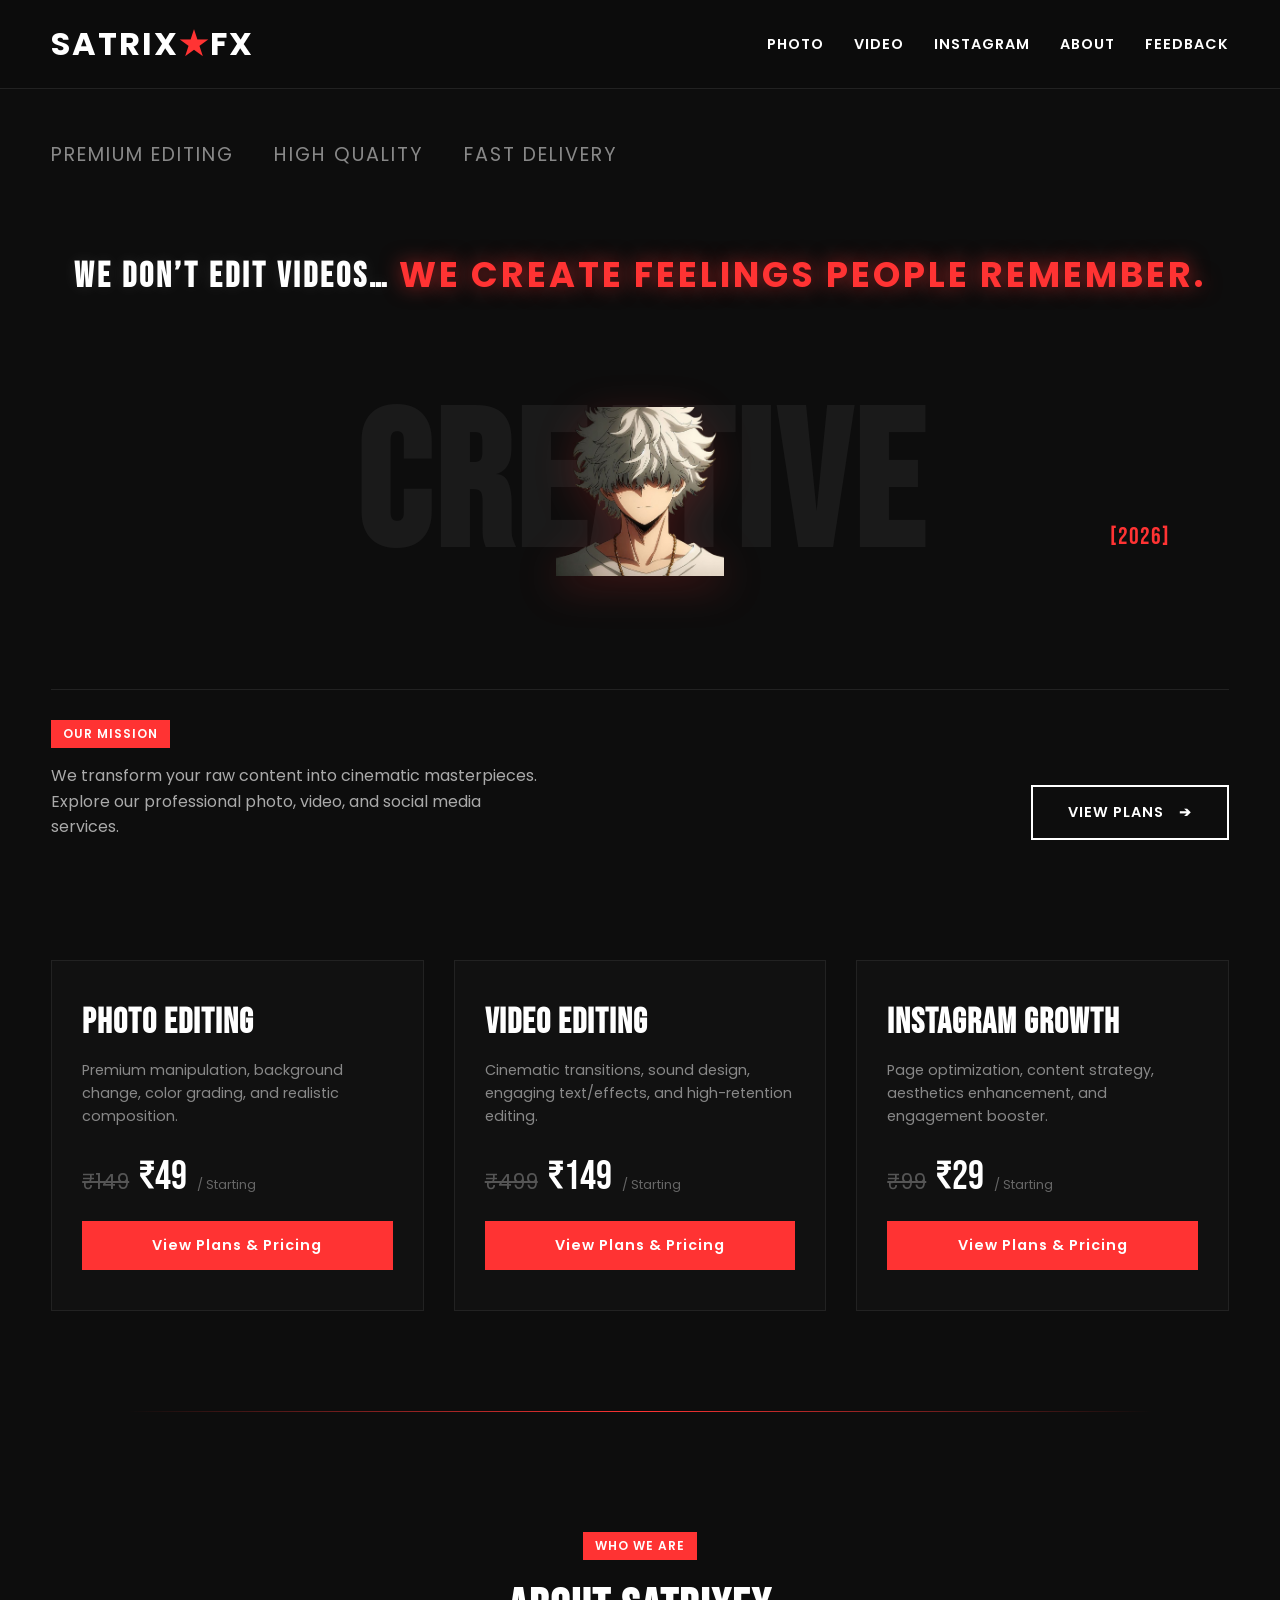
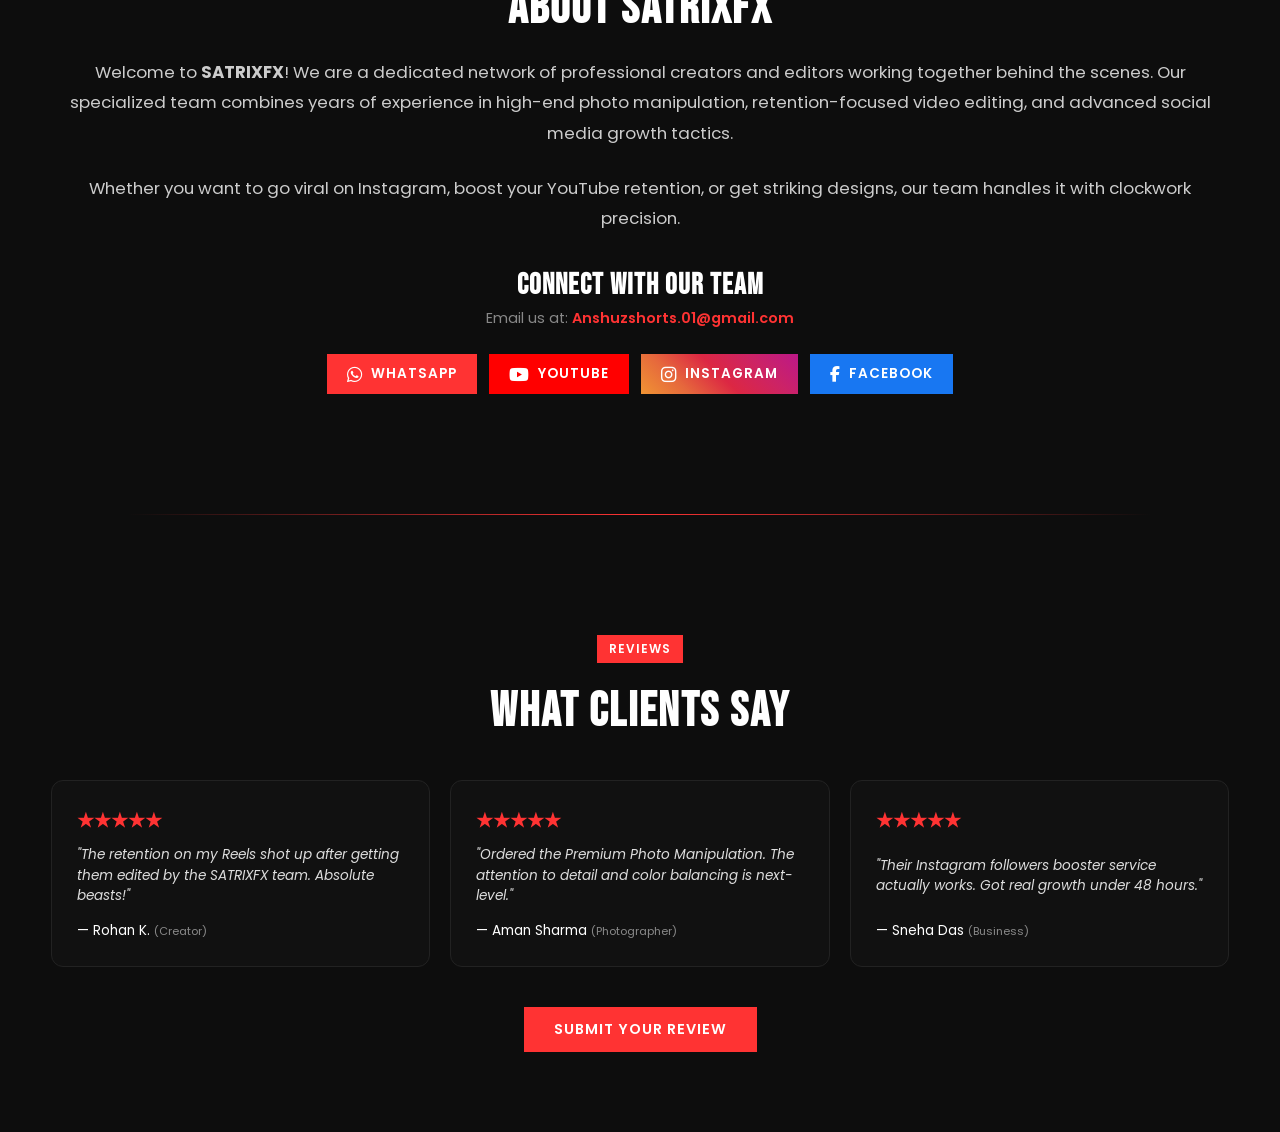
==== commit 0f910ef2: "Enhance index.html with premium quote and pricing updates Added a premium quote box and updated serv" ====
--- a/index.html
+++ b/index.html
@@ -10,6 +10,34 @@
     <style>
         html {
             scroll-behavior: smooth;
+        }
+        /* नया प्रीमियम कोट कंटेनर - इमेज से बिल्कुल सुरक्षित और ऊपर */
+        .premium-quote-box {
+            width: 100%;
+            text-align: center;
+            margin-bottom: 20px;
+            z-index: 10;
+        }
+        .premium-quote-box h2 {
+            font-family: 'Bebas Neue', sans-serif;
+            font-size: 2.2rem;
+            letter-spacing: 3px;
+            color: #ffffff;
+            text-shadow: 0 0 15px rgba(255, 255, 255, 0.1);
+            text-transform: uppercase;
+            line-height: 1.3;
+        }
+        .premium-quote-box h2 span {
+            color: #ff3333;
+            text-shadow: 0 0 20px rgba(255, 51, 51, 0.6);
+        }
+        /* मोबाइल रिस्पॉन्सिवनेस ताकि छोटे स्क्रीन पर भी सही दिखे */
+        @media (max-width: 768px) {
+            .premium-quote-box h2 {
+                font-size: 1.4rem;
+                letter-spacing: 1.5px;
+                padding: 0 15px;
+            }
         }
     </style>
 </head>
@@ -40,7 +68,11 @@
             <span>FAST DELIVERY</span>
         </div>
 
-        <div class="main-visual">
+        <div class="premium-quote-box">
+            <h2>We don’t edit videos… <span>we create feelings people remember.</span></h2>
+        </div>
+
+        <div class="main-visual" style="margin-top: 10px;">
             <h1 class="bg-title">CREATIVE</h1>
             <img src="Picsart_26-05-30_20-10-36-364.png" alt="SATRIXFX Visual" class="character-img">
             <span class="year-badge">[2026]</span>
@@ -68,7 +100,7 @@
         <div class="service-card">
             <h2 class="service-title">VIDEO EDITING</h2>
             <p class="service-desc">Cinematic transitions, sound design, engaging text/effects, and high-retention editing.</p>
-            <div class="price-tag"><span class="old-price">₹149</span> ₹49<span class="per-service"> / Starting</span></div>
+            <div class="price-tag"><span class="old-price">₹499</span> ₹149<span class="per-service"> / Starting</span></div>
             <a href="video.html" class="whatsapp-btn">View Plans & Pricing</a>
         </div>
 
@@ -150,12 +182,10 @@
         const navMenu = document.getElementById('nav-menu');
         const scrollLinks = document.querySelectorAll('.scroll-link');
 
-        // Toggle menu open/close
         mobileMenu.addEventListener('click', () => {
             navMenu.classList.toggle('active');
         });
 
-        // Close mobile menu automatically when ABOUT or FEEDBACK is clicked
         scrollLinks.forEach(link => {
             link.addEventListener('click', () => {
                 navMenu.classList.remove('active');
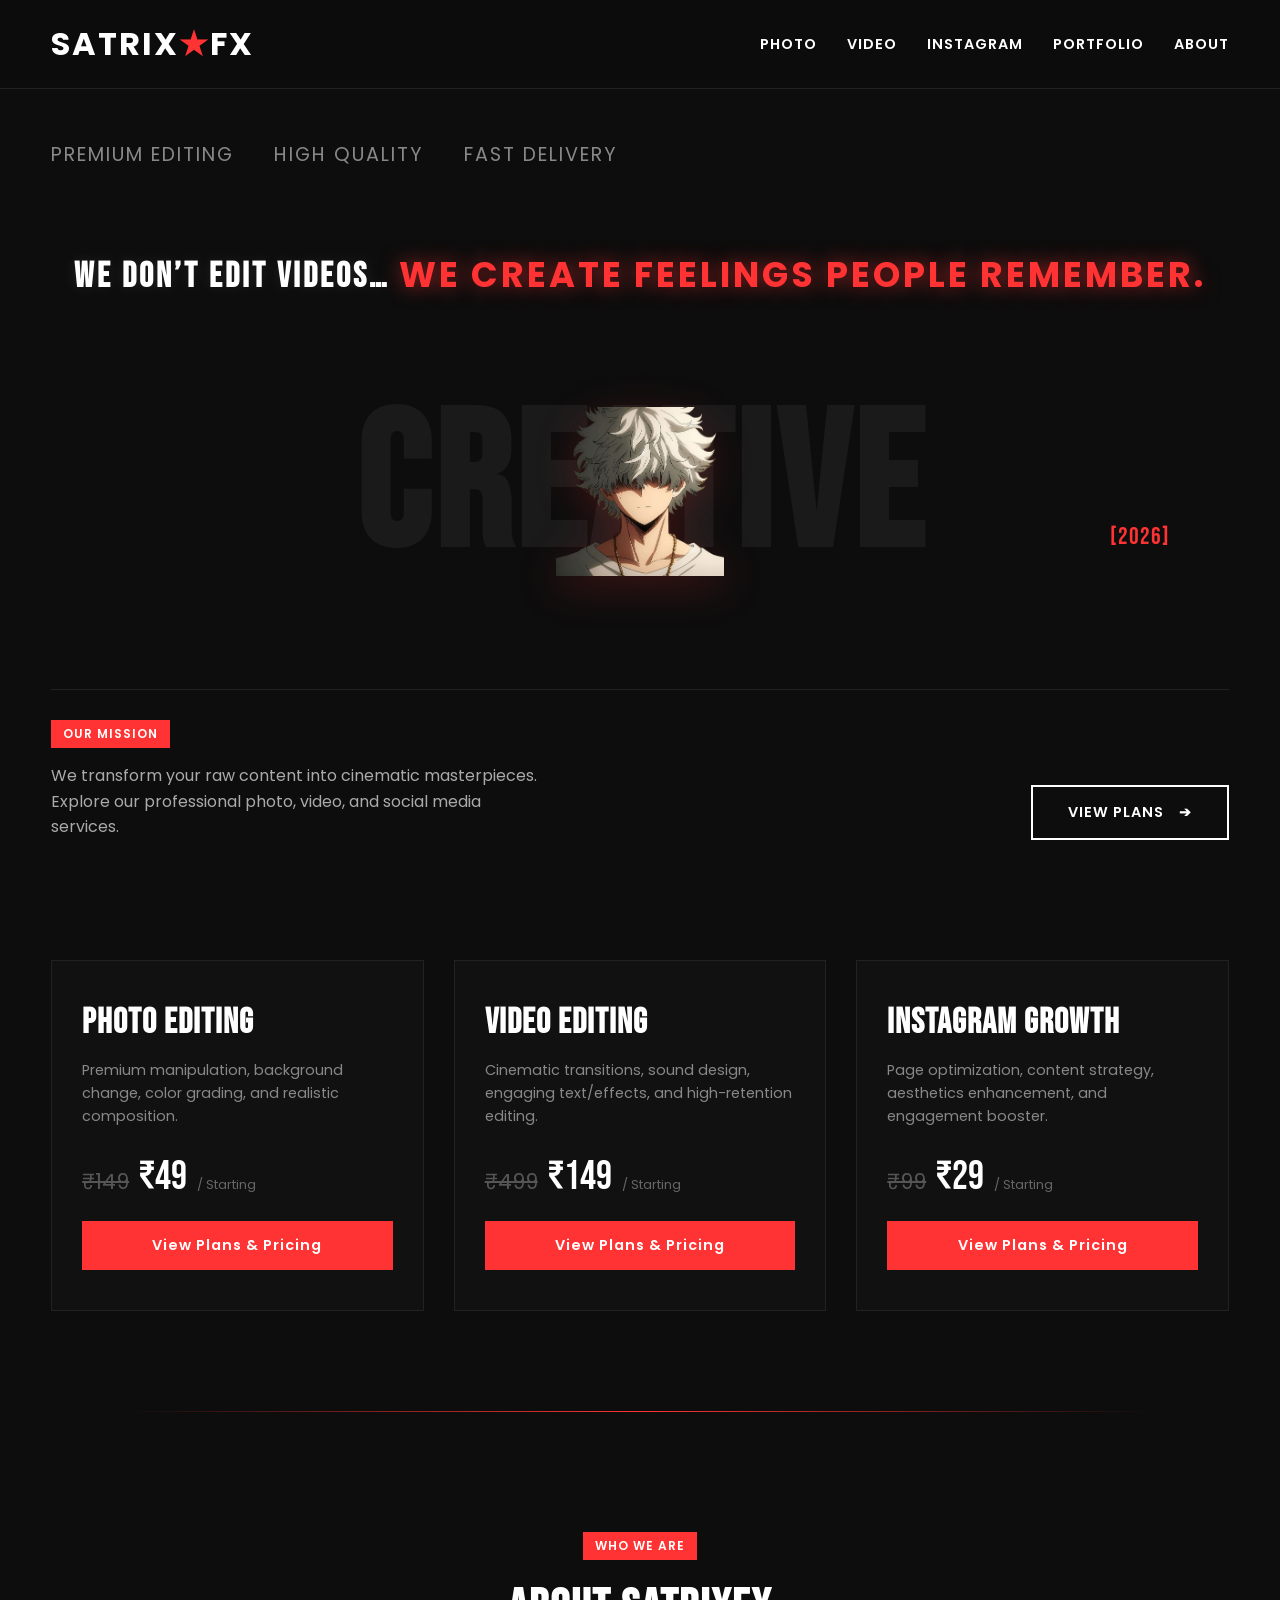
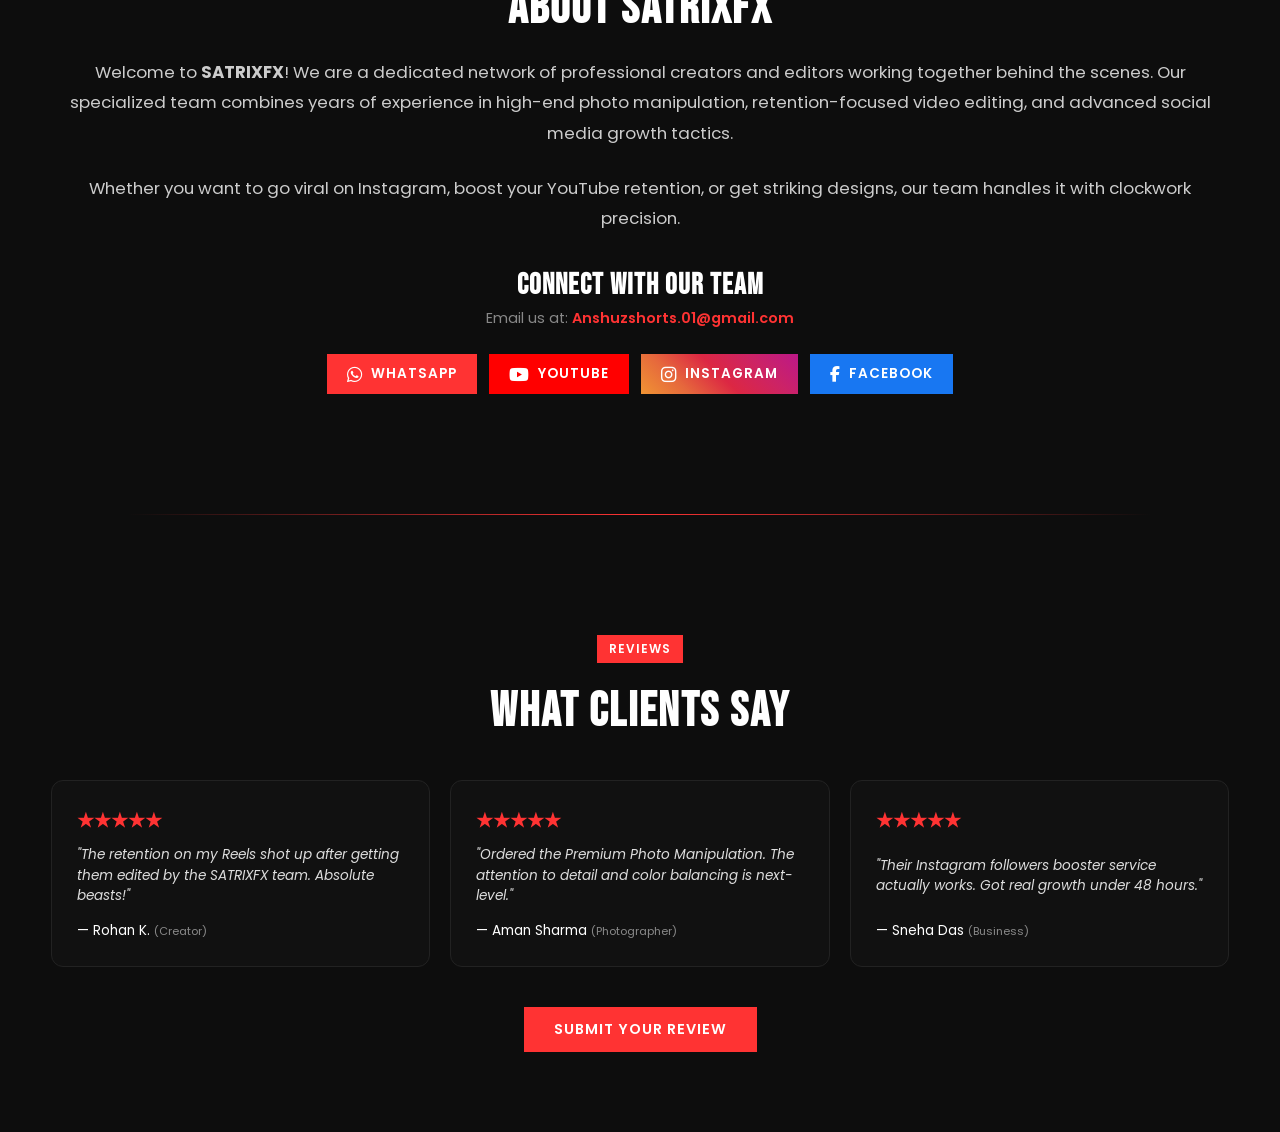
==== commit f49b46fb: "Fix HTML encoding issues in index.html" ====
--- a/index.html
+++ b/index.html
@@ -11,7 +11,6 @@
         html {
             scroll-behavior: smooth;
         }
-        /* नया प्रीमियम कोट कंटेनर - इमेज से बिल्कुल सुरक्षित और ऊपर */
         .premium-quote-box {
             width: 100%;
             text-align: center;
@@ -31,7 +30,6 @@
             color: #ff3333;
             text-shadow: 0 0 20px rgba(255, 51, 51, 0.6);
         }
-        /* मोबाइल रिस्पॉन्सिवनेस ताकि छोटे स्क्रीन पर भी सही दिखे */
         @media (max-width: 768px) {
             .premium-quote-box h2 {
                 font-size: 1.4rem;
@@ -56,8 +54,8 @@
             <a href="photo.html">PHOTO</a>
             <a href="video.html">VIDEO</a>
             <a href="instagram.html">INSTAGRAM</a>
-            <a href="#home-about" class="scroll-link">ABOUT</a>
-            <a href="#home-feedback" class="scroll-link">FEEDBACK</a>
+            <a href="portfolio.html">PORTFOLIO</a>
+            <a href="about.html">ABOUT</a>
         </nav>
     </header>
 
